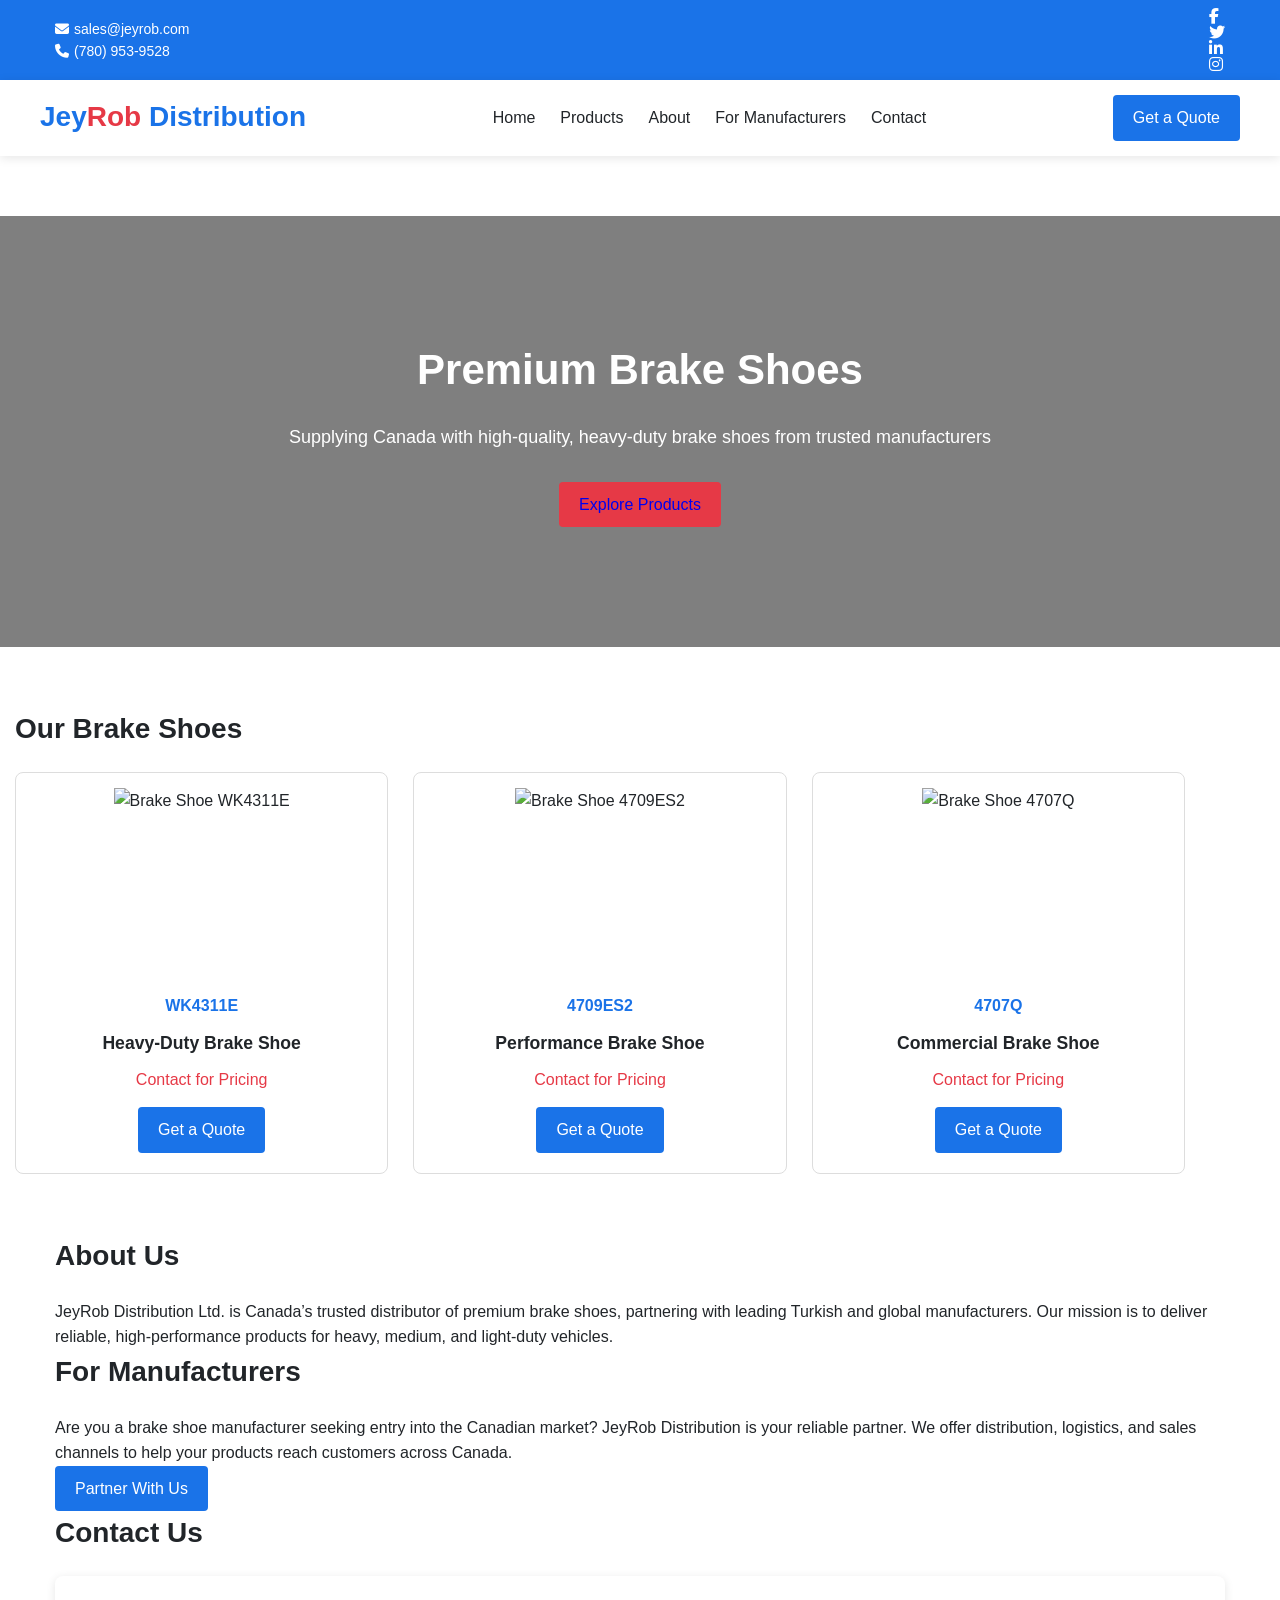
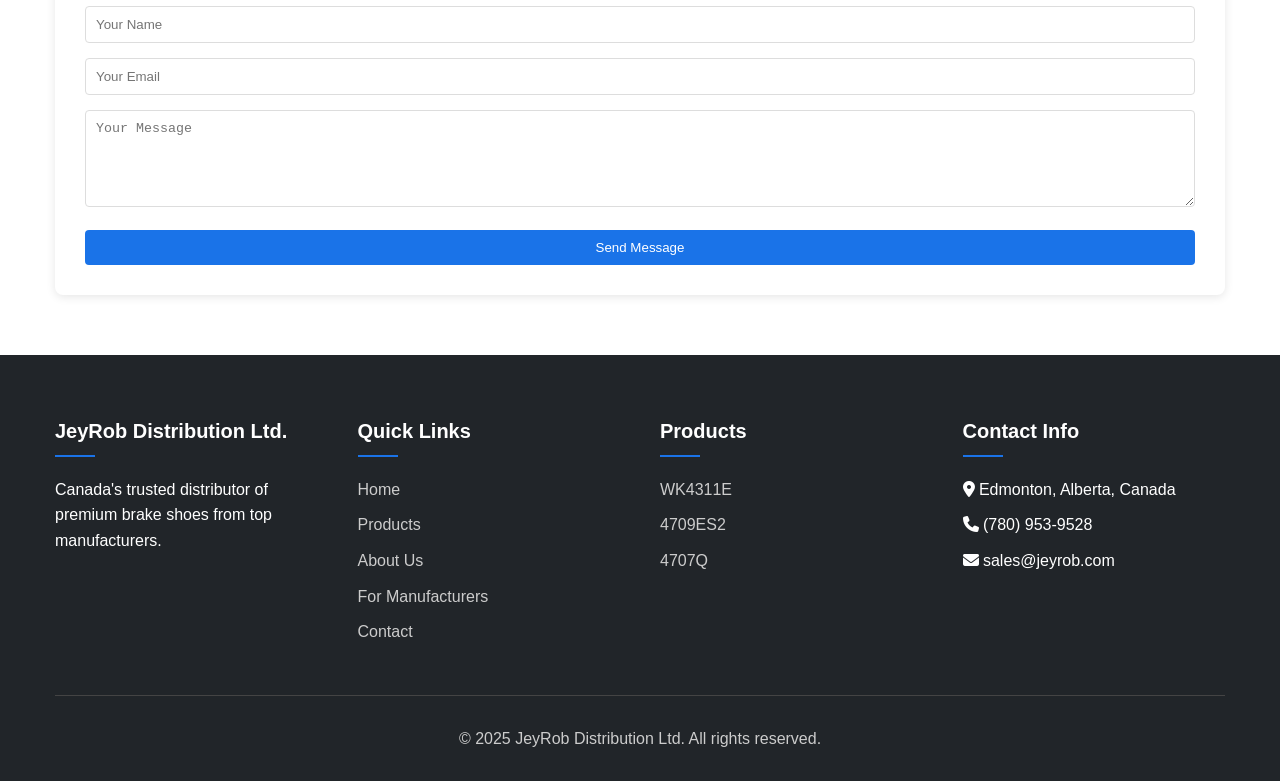
==== index.html @ 22c64063 "Update index.html" ====
<!DOCTYPE html>
<html lang="en">
<head>
  <meta charset="UTF-8">
  <meta name="viewport" content="width=device-width, initial-scale=1.0">
  <meta name="description" content="JeyRob Distribution Ltd. - Premium Brake Shoes for heavy, medium, and light-duty vehicles from trusted manufacturers.">
  <title>JeyRob Distribution Ltd. - Premium Brake Shoes</title>
  <link rel="stylesheet" href="https://cdnjs.cloudflare.com/ajax/libs/font-awesome/6.4.0/css/all.min.css">
  <style>
    :root {
      --primary: #1a73e8;
      --secondary: #0d47a1;
      --accent: #e63946;
      --light: #f8f9fa;
      --dark: #212529;
      --gray: #6c757d;
    }
    * { margin: 0; padding: 0; box-sizing: border-box; }
    body { font-family: 'Segoe UI', Tahoma, Geneva, Verdana, sans-serif; line-height: 1.6; color: var(--dark); background: #fff; }
    .container { max-width: 1200px; margin: 0 auto; padding: 0 15px; }
    header { background: white; box-shadow: 0 2px 10px rgba(0,0,0,0.1); position: sticky; top: 0; z-index: 1000; }
    .header-top { background: var(--primary); color: white; padding: 8px 0; font-size: 14px; }
    .header-top-container { display: flex; justify-content: space-between; align-items: center; flex-wrap: wrap; gap: 10px; }
    .contact-info a, .social-icons a { color: white; text-decoration: none; display: flex; align-items: center; gap: 5px; }
    .social-icons a { font-size: 16px; }
    .header-main { padding: 15px 0; display: flex; justify-content: space-between; align-items: center; flex-wrap: wrap; gap: 10px; }
    .logo { font-size: 28px; font-weight: bold; color: var(--primary); text-decoration: none; }
    .logo span { color: var(--accent); }
    nav ul { display: flex; list-style: none; gap: 25px; flex-wrap: wrap; }
    nav ul li a { color: var(--dark); text-decoration: none; font-weight: 500; transition: color 0.3s; }
    nav ul li a:hover { color: var(--primary); }
    .nav-btn { background: var(--primary); color: white; padding: 10px 20px; border-radius: 4px; text-decoration: none; font-weight: 500; transition: background 0.3s; }
    .nav-btn:hover { background: var(--secondary); }

    /* Hero */
    .hero {
      background: url("https://via.placeholder.com/1600x500?text=Premium+Brake+Shoes") center/cover no-repeat;
      color: white;
      text-align: center;
      padding: 120px 20px;
      position: relative;
    }
    .hero::after {
      content: "";
      position: absolute;
      top:0; left:0; right:0; bottom:0;
      background: rgba(0,0,0,0.5);
    }
    .hero-content {
      position: relative;
      z-index: 1;
    }
    .hero h1 { font-size: 42px; margin-bottom: 20px; }
    .hero p { font-size: 18px; margin-bottom: 30px; }
    .hero .btn { background: var(--accent); }

    /* Products */
    .products-section { margin: 60px 0; }
    .products-grid { display: grid; grid-template-columns: repeat(auto-fill, minmax(280px, 1fr)); gap: 25px; }
    .product-card { background: white; border: 1px solid #ddd; border-radius: 8px; overflow: hidden; text-align: center; transition: transform 0.3s ease, box-shadow 0.3s ease; }
    .product-card:hover { transform: translateY(-8px); box-shadow: 0 8px 20px rgba(0,0,0,0.1); }
    .product-img { height: 200px; overflow: hidden; }
    .product-img img { width: 100%; height: 100%; object-fit: contain; padding: 15px; transition: transform 0.3s ease; }
    .product-card:hover .product-img img { transform: scale(1.05); }
    .product-content { padding: 20px; }
    .product-content .product-code { color: var(--primary); font-weight: 600; }
    .product-content h3 { margin: 10px 0; font-size: 1.1rem; color: var(--dark); }
    .product-content p { font-size: 1rem; color: var(--accent); margin-bottom: 15px; }
    .btn { display: inline-block; padding: 10px 20px; border-radius: 4px; text-decoration: none; font-weight: 500; transition: all 0.3s ease-in-out; }
    .btn-primary { background: var(--primary); color: white; border: none; cursor: pointer; }
    .btn-primary:hover { background: var(--secondary); transform: translateY(-2px); }

    /* Sections */
    section { margin: 60px 0; }
    section h2 { font-size: 28px; margin-bottom: 20px; color: var(--dark); }

    /* Contact Form */
    .contact-form { background: white; padding: 30px; border-radius: 8px; box-shadow: 0 2px 10px rgba(0,0,0,0.1); }
    .contact-form input, .contact-form textarea {
      width: 100%; padding: 10px; margin-bottom: 15px; border: 1px solid #ddd; border-radius: 4px;
    }
    .contact-form button { width: 100%; }

    /* Footer */
    footer { background: var(--dark); color: white; padding: 60px 0 30px; margin-top: 60px; }
    .footer-container { display: grid; grid-template-columns: repeat(auto-fit, minmax(250px,1fr)); gap: 40px; margin-bottom: 40px; }
    .footer-col h3 { font-size: 20px; margin-bottom: 20px; position: relative; padding-bottom: 10px; }
    .footer-col h3::after { content: ''; position: absolute; left: 0; bottom: 0; width: 40px; height: 2px; background: var(--primary); }
    .footer-col ul { list-style: none; }
    .footer-col ul li { margin-bottom: 10px; }
    .footer-col ul li a { color: #ccc; text-decoration: none; transition: color 0.3s; }
    .footer-col ul li a:hover { color: white; }
    .copyright { text-align: center; padding-top: 30px; border-top: 1px solid #444; color: #ccc; }

    /* Responsive */
    @media (max-width: 768px) {
      .products-grid { grid-template-columns: 1fr; }
      .header-main, nav ul { flex-direction: column; text-align: center; }
    }
  </style>
</head>
<body>

  <!-- Header -->
  <div class="header-top">
    <div class="container header-top-container">
      <div class="contact-info">
        <a href="mailto:sales@jeyrob.com"><i class="fas fa-envelope"></i> sales@jeyrob.com</a>
        <a href="tel:+17809539528"><i class="fas fa-phone"></i> (780) 953-9528</a>
      </div>
      <div class="social-icons">
        <a href="#" aria-label="Facebook"><i class="fab fa-facebook-f"></i></a>
        <a href="#" aria-label="Twitter"><i class="fab fa-twitter"></i></a>
        <a href="#" aria-label="LinkedIn"><i class="fab fa-linkedin-in"></i></a>
        <a href="#" aria-label="Instagram"><i class="fab fa-instagram"></i></a>
      </div>
    </div>
  </div>
  <header>
    <div class="container header-main">
      <a href="#home" class="logo">Jey<span>Rob</span> Distribution</a>
      <nav aria-label="Main Navigation">
        <ul>
          <li><a href="#home">Home</a></li>
          <li><a href="#products">Products</a></li>
          <li><a href="#about">About</a></li>
          <li><a href="#partners">For Manufacturers</a></li>
          <li><a href="#contact">Contact</a></li>
        </ul>
      </nav>
      <a href="#contact" class="nav-btn">Get a Quote</a>
    </div>
  </header>

  <!-- Hero -->
  <section class="hero" id="home">
    <div class="hero-content">
      <h1>Premium Brake Shoes</h1>
      <p>Supplying Canada with high-quality, heavy-duty brake shoes from trusted manufacturers</p>
      <a href="#products" class="btn">Explore Products</a>
    </div>
  </section>

  <!-- Products -->
  <section id="products" class="container products-section">
    <h2>Our Brake Shoes</h2>
    <div class="products-grid">
      <!-- Product 1 -->
      <div class="product-card">
        <div class="product-img">
          <img src="https://via.placeholder.com/300x200?text=WK4311E" alt="Brake Shoe WK4311E">
        </div>
        <div class="product-content">
          <span class="product-code">WK4311E</span>
          <h3>Heavy-Duty Brake Shoe</h3>
          <p>Contact for Pricing</p>
          <a href="#contact" class="btn btn-primary">Get a Quote</a>
        </div>
      </div>
      <!-- Product 2 -->
      <div class="product-card">
        <div class="product-img">
          <img src="https://via.placeholder.com/300x200?text=4709ES2" alt="Brake Shoe 4709ES2">
        </div>
        <div class="product-content">
          <span class="product-code">4709ES2</span>
          <h3>Performance Brake Shoe</h3>
          <p>Contact for Pricing</p>
          <a href="#contact" class="btn btn-primary">Get a Quote</a>
        </div>
      </div>
      <!-- Product 3 -->
      <div class="product-card">
        <div class="product-img">
          <img src="https://via.placeholder.com/300x200?text=4707Q" alt="Brake Shoe 4707Q">
        </div>
        <div class="product-content">
          <span class="product-code">4707Q</span>
          <h3>Commercial Brake Shoe</h3>
          <p>Contact for Pricing</p>
          <a href="#contact" class="btn btn-primary">Get a Quote</a>
        </div>
      </div>
    </div>
  </section>

  <!-- About -->
  <section id="about" class="container">
    <h2>About Us</h2>
    <p>JeyRob Distribution Ltd. is Canada’s trusted distributor of premium brake shoes, partnering with leading Turkish and global manufacturers. Our mission is to deliver reliable, high-performance products for heavy, medium, and light-duty vehicles.</p>
  </section>

  <!-- Manufacturers -->
  <section id="partners" class="container">
    <h2>For Manufacturers</h2>
    <p>Are you a brake shoe manufacturer seeking entry into the Canadian market? JeyRob Distribution is your reliable partner. We offer distribution, logistics, and sales channels to help your products reach customers across Canada.</p>
    <a href="#contact" class="btn btn-primary">Partner With Us</a>
  </section>

  <!-- Contact -->
  <section id="contact" class="container">
    <h2>Contact Us</h2>
    <div class="contact-form">
      <form action="mailto:sales@jeyrob.com" method="post" enctype="text/plain">
        <input type="text" name="name" placeholder="Your Name" required>
        <input type="email" name="email" placeholder="Your Email" required>
        <textarea name="message" rows="5" placeholder="Your Message" required></textarea>
        <button type="submit" class="btn btn-primary">Send Message</button>
      </form>
    </div>
  </section>

  <!-- Footer -->
  <footer>
    <div class="container">
      <div class="footer-container">
        <div class="footer-col">
          <h3>JeyRob Distribution Ltd.</h3>
          <p>Canada's trusted distributor of premium brake shoes from top manufacturers.</p>
        </div>
        <div class="footer-col">
          <h3>Quick Links</h3>
          <ul>
            <li><a href="#home">Home</a></li>
            <li><a href="#products">Products</a></li>
            <li><a href="#about">About Us</a></li>
            <li><a href="#partners">For Manufacturers</a></li>
            <li><a href="#contact">Contact</a></li>
          </ul>
        </div>
        <div class="footer-col">
          <h3>Products</h3>
          <ul>
            <li><a href="#products">WK4311E</a></li>
            <li><a href="#products">4709ES2</a></li>
            <li><a href="#products">4707Q</a></li>
          </ul>
        </div>
        <div class="footer-col">
          <h3>Contact Info</h3>
          <ul>
            <li><i class="fas fa-map-marker-alt"></i> Edmonton, Alberta, Canada</li>
            <li><i class="fas fa-phone"></i> (780) 953-9528</li>
            <li><i class="fas fa-envelope"></i> sales@jeyrob.com</li>
          </ul>
        </div>
      </div>
      <div class="copyright">
        <p>&copy; 2025 JeyRob Distribution Ltd. All rights reserved.</p>
      </div>
    </div>
  </footer>

</body>
</html>
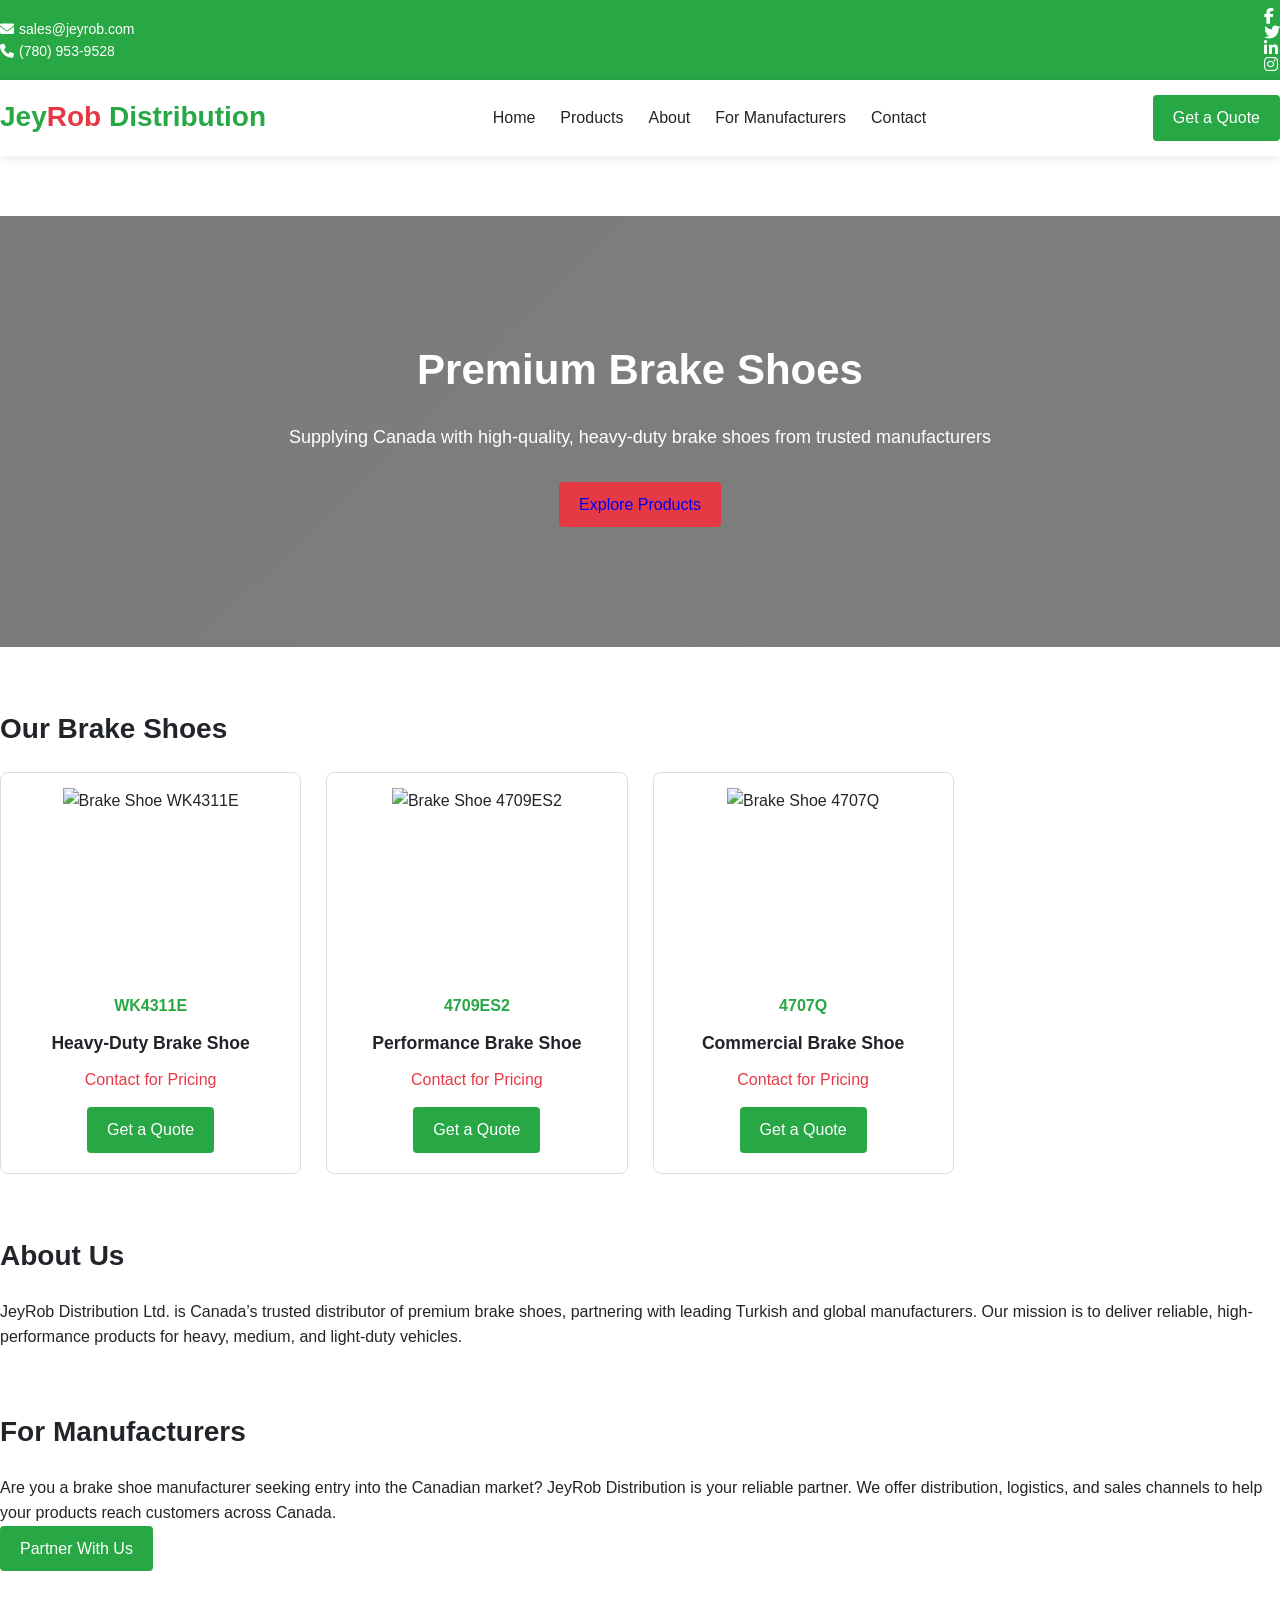
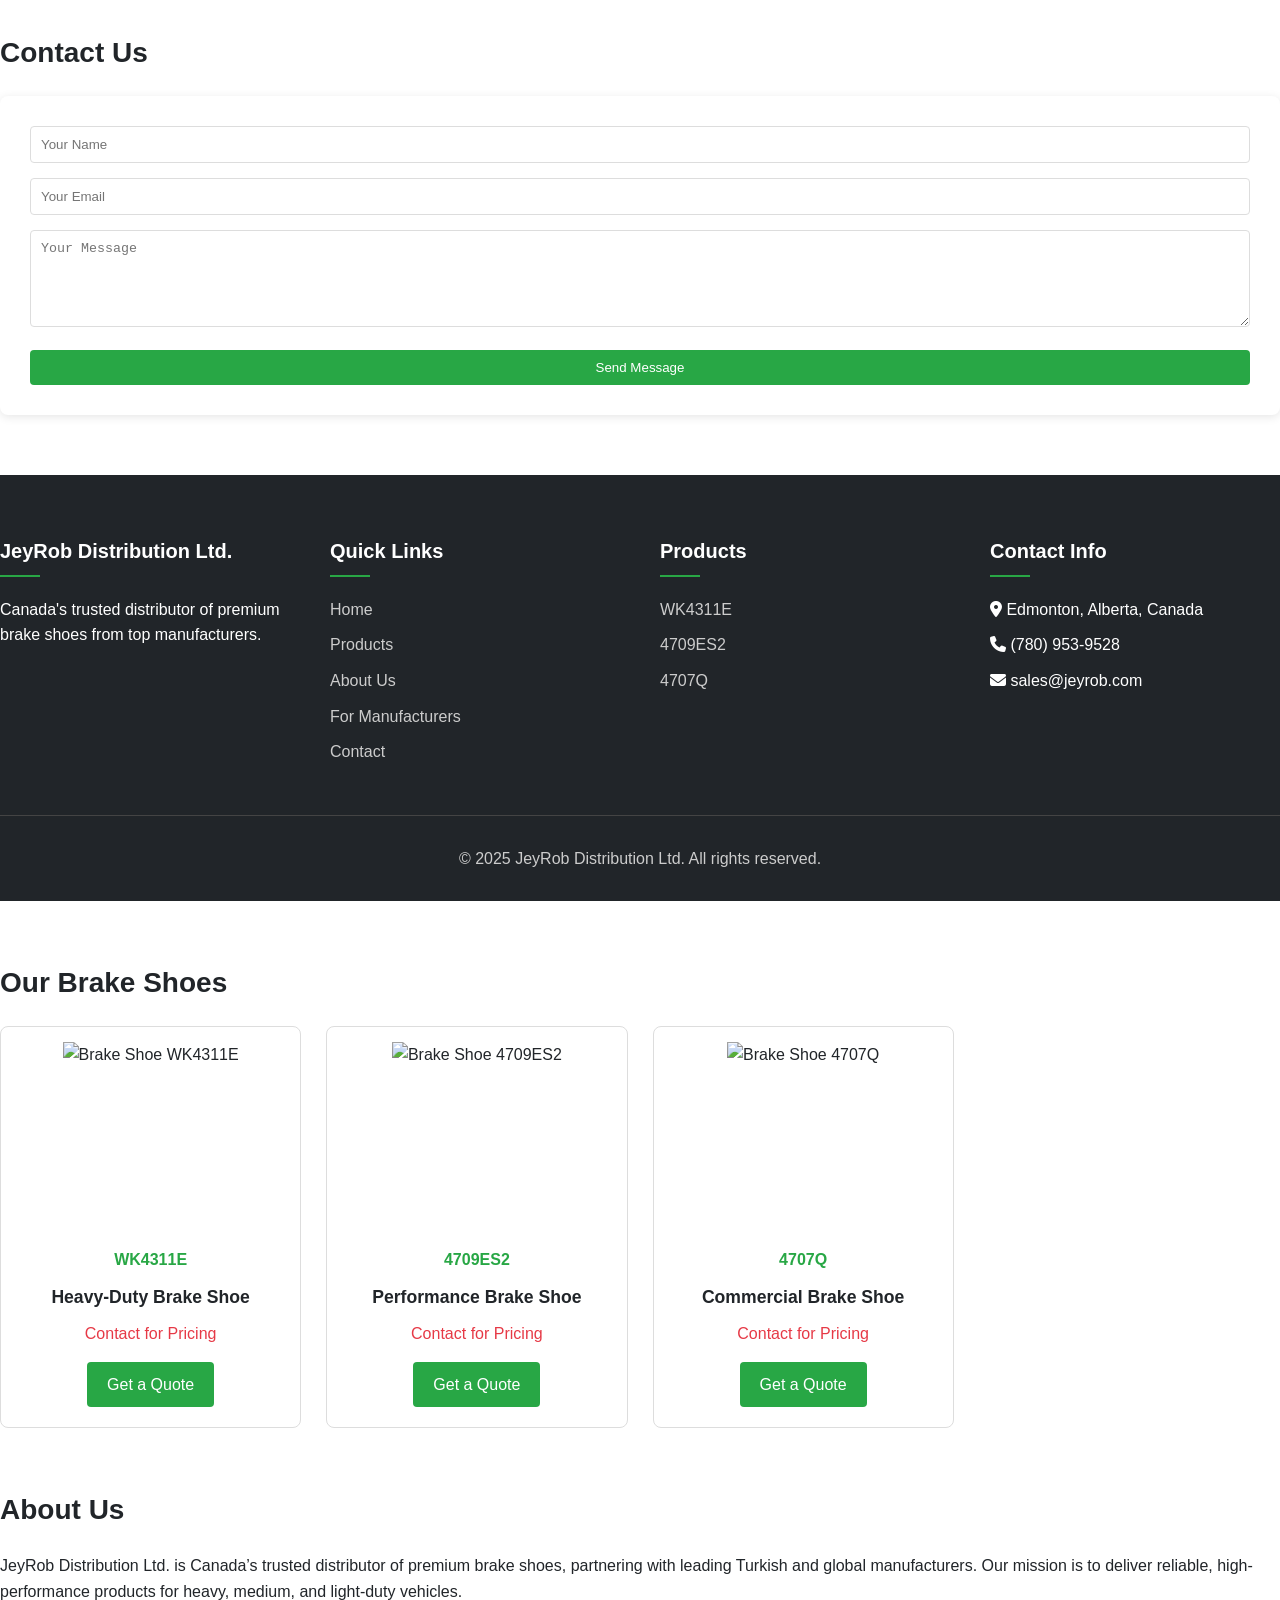
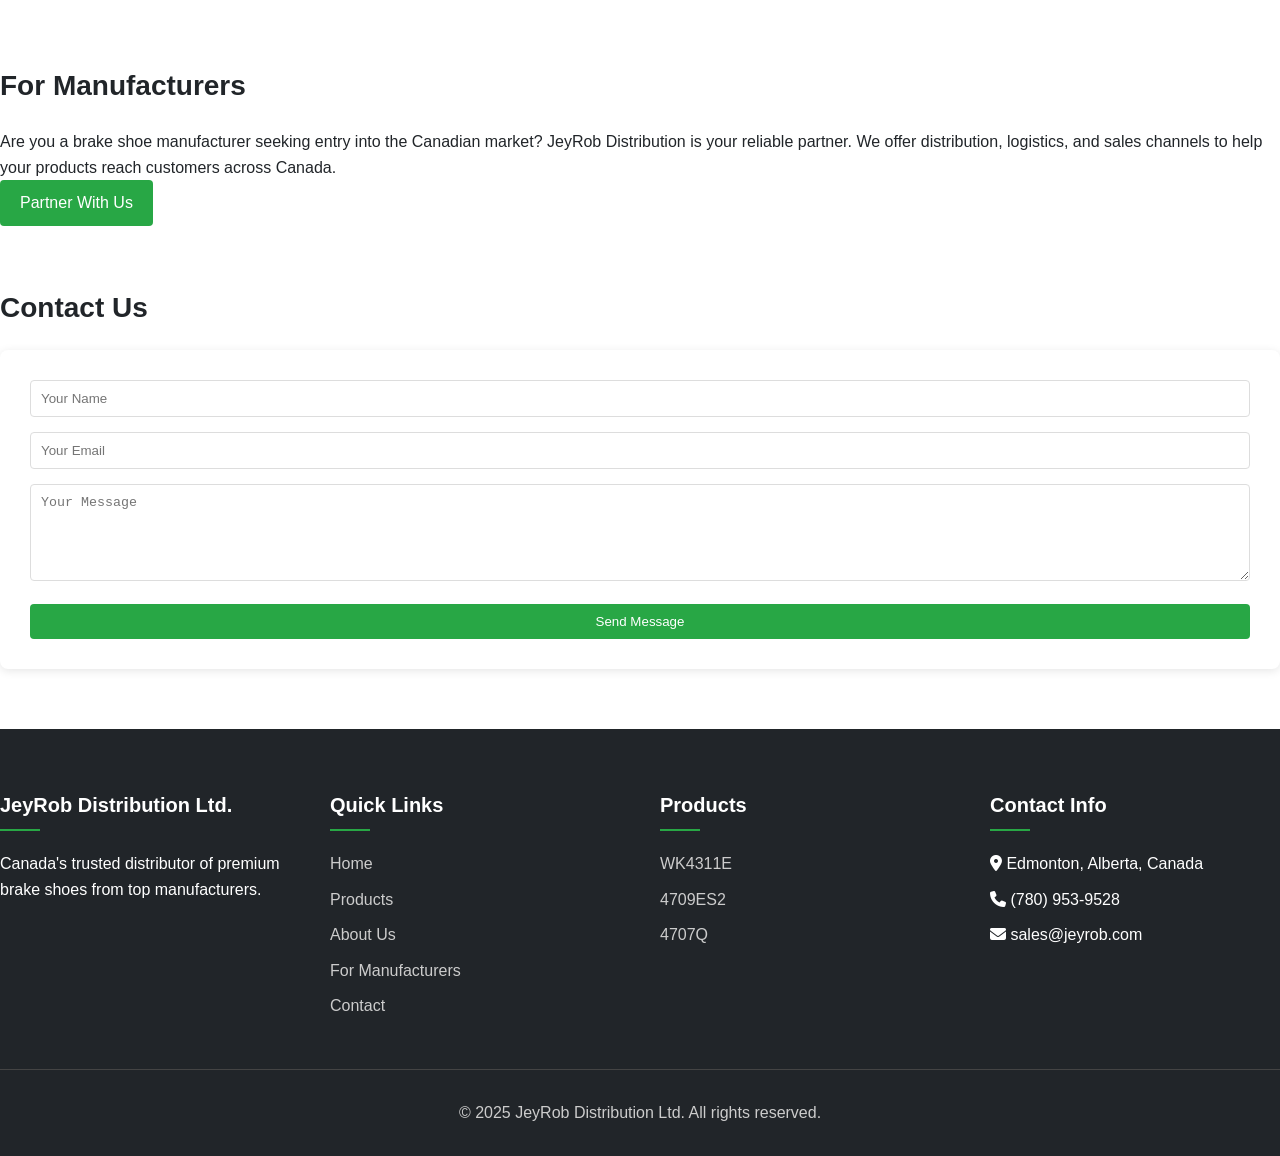
==== commit 4bfba84a: "Update index.html" ====
--- a/index.html
+++ b/index.html
@@ -8,16 +8,15 @@
   <link rel="stylesheet" href="https://cdnjs.cloudflare.com/ajax/libs/font-awesome/6.4.0/css/all.min.css">
   <style>
     :root {
-      --primary: #1a73e8;
-      --secondary: #0d47a1;
-      --accent: #e63946;
+      --primary: #28a745; /* Green */
+      --secondary: #1e7e34; /* Dark Green */
+      --accent: #e63946; /* Red Accent */
       --light: #f8f9fa;
       --dark: #212529;
       --gray: #6c757d;
     }
     * { margin: 0; padding: 0; box-sizing: border-box; }
     body { font-family: 'Segoe UI', Tahoma, Geneva, Verdana, sans-serif; line-height: 1.6; color: var(--dark); background: #fff; }
-    .container { max-width: 1200px; margin: 0 auto; padding: 0 15px; }
     header { background: white; box-shadow: 0 2px 10px rgba(0,0,0,0.1); position: sticky; top: 0; z-index: 1000; }
     .header-top { background: var(--primary); color: white; padding: 8px 0; font-size: 14px; }
     .header-top-container { display: flex; justify-content: space-between; align-items: center; flex-wrap: wrap; gap: 10px; }
@@ -53,6 +52,16 @@
     .hero h1 { font-size: 42px; margin-bottom: 20px; }
     .hero p { font-size: 18px; margin-bottom: 30px; }
     .hero .btn { background: var(--accent); }
+
+    /* Abstract Background */
+    .abstract-bg {
+      background: linear-gradient(135deg, rgba(40, 167, 69, 0.1), rgba(40, 167, 69, 0.03));
+      position: absolute;
+      top: 0; left: 0; width: 100%; height: 100%; 
+      z-index: -1;
+      opacity: 0.4;
+      pointer-events: none;
+    }
 
     /* Products */
     .products-section { margin: 60px 0; }
@@ -139,6 +148,7 @@
       <p>Supplying Canada with high-quality, heavy-duty brake shoes from trusted manufacturers</p>
       <a href="#products" class="btn">Explore Products</a>
     </div>
+    <div class="abstract-bg"></div>
   </section>
 
   <!-- Products -->
@@ -253,3 +263,116 @@
 
 </body>
 </html>
+
+  <!-- Products -->
+  <section id="products" class="container products-section">
+    <h2>Our Brake Shoes</h2>
+    <div class="products-grid">
+      <!-- Product 1 -->
+      <div class="product-card">
+        <div class="product-img">
+          <img src="https://via.placeholder.com/300x200?text=WK4311E" alt="Brake Shoe WK4311E">
+        </div>
+        <div class="product-content">
+          <span class="product-code">WK4311E</span>
+          <h3>Heavy-Duty Brake Shoe</h3>
+          <p>Contact for Pricing</p>
+          <a href="#contact" class="btn btn-primary">Get a Quote</a>
+        </div>
+      </div>
+      <!-- Product 2 -->
+      <div class="product-card">
+        <div class="product-img">
+          <img src="https://via.placeholder.com/300x200?text=4709ES2" alt="Brake Shoe 4709ES2">
+        </div>
+        <div class="product-content">
+          <span class="product-code">4709ES2</span>
+          <h3>Performance Brake Shoe</h3>
+          <p>Contact for Pricing</p>
+          <a href="#contact" class="btn btn-primary">Get a Quote</a>
+        </div>
+      </div>
+      <!-- Product 3 -->
+      <div class="product-card">
+        <div class="product-img">
+          <img src="https://via.placeholder.com/300x200?text=4707Q" alt="Brake Shoe 4707Q">
+        </div>
+        <div class="product-content">
+          <span class="product-code">4707Q</span>
+          <h3>Commercial Brake Shoe</h3>
+          <p>Contact for Pricing</p>
+          <a href="#contact" class="btn btn-primary">Get a Quote</a>
+        </div>
+      </div>
+    </div>
+  </section>
+
+  <!-- About -->
+  <section id="about" class="container">
+    <h2>About Us</h2>
+    <p>JeyRob Distribution Ltd. is Canada’s trusted distributor of premium brake shoes, partnering with leading Turkish and global manufacturers. Our mission is to deliver reliable, high-performance products for heavy, medium, and light-duty vehicles.</p>
+  </section>
+
+  <!-- Manufacturers -->
+  <section id="partners" class="container">
+    <h2>For Manufacturers</h2>
+    <p>Are you a brake shoe manufacturer seeking entry into the Canadian market? JeyRob Distribution is your reliable partner. We offer distribution, logistics, and sales channels to help your products reach customers across Canada.</p>
+    <a href="#contact" class="btn btn-primary">Partner With Us</a>
+  </section>
+
+  <!-- Contact -->
+  <section id="contact" class="container">
+    <h2>Contact Us</h2>
+    <div class="contact-form">
+      <form action="mailto:sales@jeyrob.com" method="post" enctype="text/plain">
+        <input type="text" name="name" placeholder="Your Name" required>
+        <input type="email" name="email" placeholder="Your Email" required>
+        <textarea name="message" rows="5" placeholder="Your Message" required></textarea>
+        <button type="submit" class="btn btn-primary">Send Message</button>
+      </form>
+    </div>
+  </section>
+
+  <!-- Footer -->
+  <footer>
+    <div class="container">
+      <div class="footer-container">
+        <div class="footer-col">
+          <h3>JeyRob Distribution Ltd.</h3>
+          <p>Canada's trusted distributor of premium brake shoes from top manufacturers.</p>
+        </div>
+        <div class="footer-col">
+          <h3>Quick Links</h3>
+          <ul>
+            <li><a href="#home">Home</a></li>
+            <li><a href="#products">Products</a></li>
+            <li><a href="#about">About Us</a></li>
+            <li><a href="#partners">For Manufacturers</a></li>
+            <li><a href="#contact">Contact</a></li>
+          </ul>
+        </div>
+        <div class="footer-col">
+          <h3>Products</h3>
+          <ul>
+            <li><a href="#products">WK4311E</a></li>
+            <li><a href="#products">4709ES2</a></li>
+            <li><a href="#products">4707Q</a></li>
+          </ul>
+        </div>
+        <div class="footer-col">
+          <h3>Contact Info</h3>
+          <ul>
+            <li><i class="fas fa-map-marker-alt"></i> Edmonton, Alberta, Canada</li>
+            <li><i class="fas fa-phone"></i> (780) 953-9528</li>
+            <li><i class="fas fa-envelope"></i> sales@jeyrob.com</li>
+          </ul>
+        </div>
+      </div>
+      <div class="copyright">
+        <p>&copy; 2025 JeyRob Distribution Ltd. All rights reserved.</p>
+      </div>
+    </div>
+  </footer>
+
+</body>
+</html>
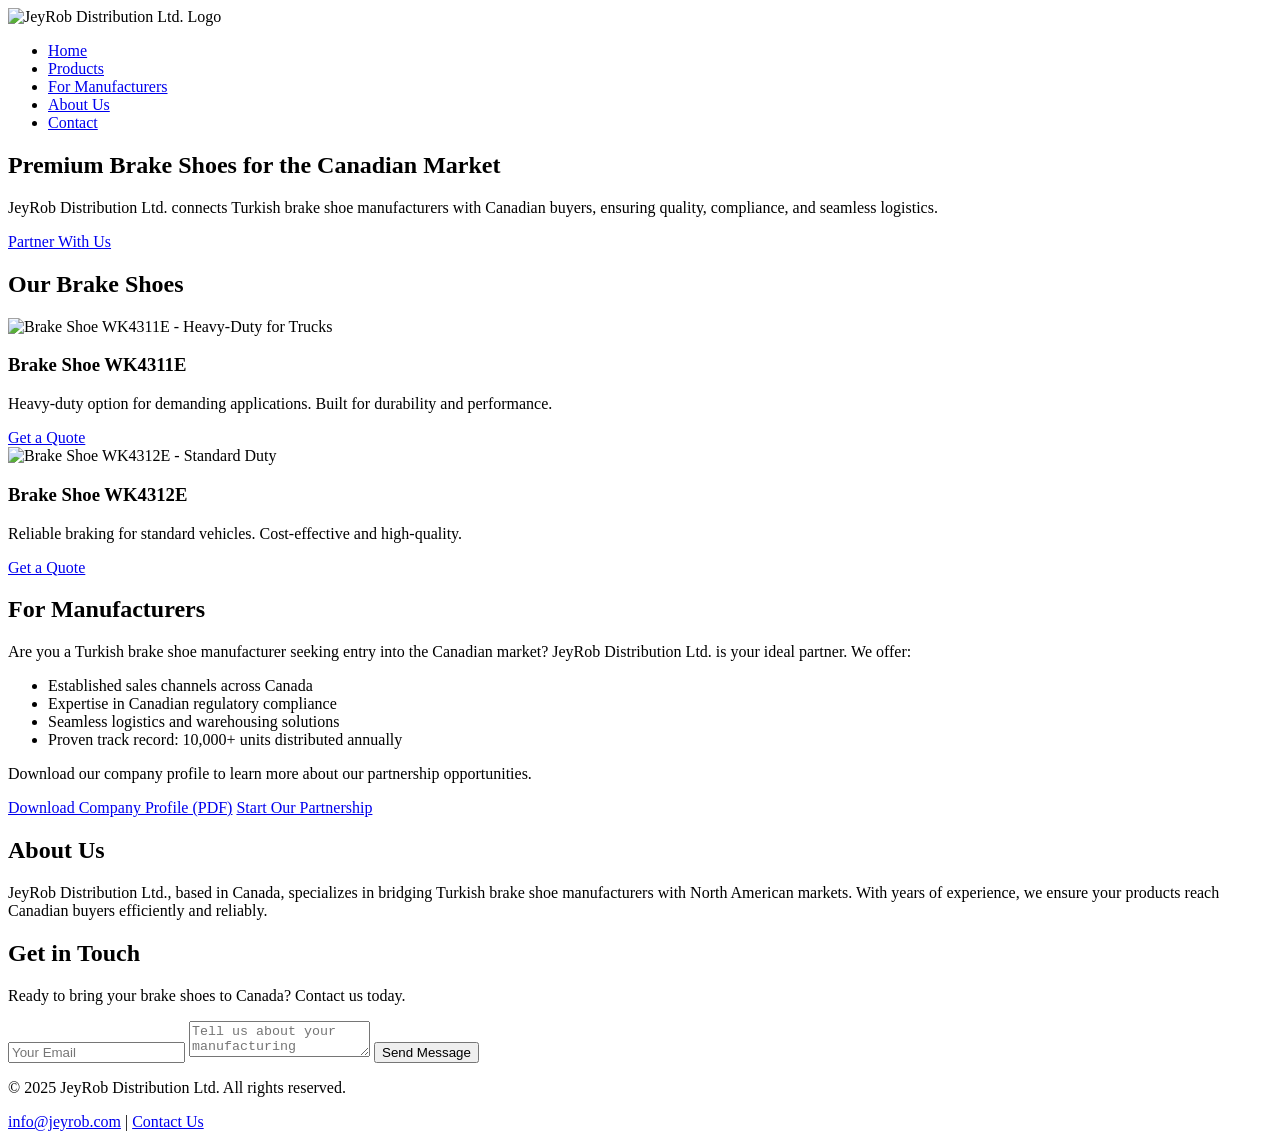
==== commit 59d5c1dd: "Revise index.html for SEO and layout improvements Updated meta tags and content for SEO and branding" ====
--- a/index.html
+++ b/index.html
@@ -3,376 +3,95 @@
 <head>
   <meta charset="UTF-8">
   <meta name="viewport" content="width=device-width, initial-scale=1.0">
-  <meta name="description" content="JeyRob Distribution Ltd. - Premium Brake Shoes for heavy, medium, and light-duty vehicles from trusted manufacturers.">
-  <title>JeyRob Distribution Ltd. - Premium Brake Shoes</title>
-  <link rel="stylesheet" href="https://cdnjs.cloudflare.com/ajax/libs/font-awesome/6.4.0/css/all.min.css">
-  <style>
-    :root {
-      --primary: #28a745; /* Green */
-      --secondary: #1e7e34; /* Dark Green */
-      --accent: #e63946; /* Red Accent */
-      --light: #f8f9fa;
-      --dark: #212529;
-      --gray: #6c757d;
-    }
-    * { margin: 0; padding: 0; box-sizing: border-box; }
-    body { font-family: 'Segoe UI', Tahoma, Geneva, Verdana, sans-serif; line-height: 1.6; color: var(--dark); background: #fff; }
-    header { background: white; box-shadow: 0 2px 10px rgba(0,0,0,0.1); position: sticky; top: 0; z-index: 1000; }
-    .header-top { background: var(--primary); color: white; padding: 8px 0; font-size: 14px; }
-    .header-top-container { display: flex; justify-content: space-between; align-items: center; flex-wrap: wrap; gap: 10px; }
-    .contact-info a, .social-icons a { color: white; text-decoration: none; display: flex; align-items: center; gap: 5px; }
-    .social-icons a { font-size: 16px; }
-    .header-main { padding: 15px 0; display: flex; justify-content: space-between; align-items: center; flex-wrap: wrap; gap: 10px; }
-    .logo { font-size: 28px; font-weight: bold; color: var(--primary); text-decoration: none; }
-    .logo span { color: var(--accent); }
-    nav ul { display: flex; list-style: none; gap: 25px; flex-wrap: wrap; }
-    nav ul li a { color: var(--dark); text-decoration: none; font-weight: 500; transition: color 0.3s; }
-    nav ul li a:hover { color: var(--primary); }
-    .nav-btn { background: var(--primary); color: white; padding: 10px 20px; border-radius: 4px; text-decoration: none; font-weight: 500; transition: background 0.3s; }
-    .nav-btn:hover { background: var(--secondary); }
-
-    /* Hero */
-    .hero {
-      background: url("https://via.placeholder.com/1600x500?text=Premium+Brake+Shoes") center/cover no-repeat;
-      color: white;
-      text-align: center;
-      padding: 120px 20px;
-      position: relative;
-    }
-    .hero::after {
-      content: "";
-      position: absolute;
-      top:0; left:0; right:0; bottom:0;
-      background: rgba(0,0,0,0.5);
-    }
-    .hero-content {
-      position: relative;
-      z-index: 1;
-    }
-    .hero h1 { font-size: 42px; margin-bottom: 20px; }
-    .hero p { font-size: 18px; margin-bottom: 30px; }
-    .hero .btn { background: var(--accent); }
-
-    /* Abstract Background */
-    .abstract-bg {
-      background: linear-gradient(135deg, rgba(40, 167, 69, 0.1), rgba(40, 167, 69, 0.03));
-      position: absolute;
-      top: 0; left: 0; width: 100%; height: 100%; 
-      z-index: -1;
-      opacity: 0.4;
-      pointer-events: none;
-    }
-
-    /* Products */
-    .products-section { margin: 60px 0; }
-    .products-grid { display: grid; grid-template-columns: repeat(auto-fill, minmax(280px, 1fr)); gap: 25px; }
-    .product-card { background: white; border: 1px solid #ddd; border-radius: 8px; overflow: hidden; text-align: center; transition: transform 0.3s ease, box-shadow 0.3s ease; }
-    .product-card:hover { transform: translateY(-8px); box-shadow: 0 8px 20px rgba(0,0,0,0.1); }
-    .product-img { height: 200px; overflow: hidden; }
-    .product-img img { width: 100%; height: 100%; object-fit: contain; padding: 15px; transition: transform 0.3s ease; }
-    .product-card:hover .product-img img { transform: scale(1.05); }
-    .product-content { padding: 20px; }
-    .product-content .product-code { color: var(--primary); font-weight: 600; }
-    .product-content h3 { margin: 10px 0; font-size: 1.1rem; color: var(--dark); }
-    .product-content p { font-size: 1rem; color: var(--accent); margin-bottom: 15px; }
-    .btn { display: inline-block; padding: 10px 20px; border-radius: 4px; text-decoration: none; font-weight: 500; transition: all 0.3s ease-in-out; }
-    .btn-primary { background: var(--primary); color: white; border: none; cursor: pointer; }
-    .btn-primary:hover { background: var(--secondary); transform: translateY(-2px); }
-
-    /* Sections */
-    section { margin: 60px 0; }
-    section h2 { font-size: 28px; margin-bottom: 20px; color: var(--dark); }
-
-    /* Contact Form */
-    .contact-form { background: white; padding: 30px; border-radius: 8px; box-shadow: 0 2px 10px rgba(0,0,0,0.1); }
-    .contact-form input, .contact-form textarea {
-      width: 100%; padding: 10px; margin-bottom: 15px; border: 1px solid #ddd; border-radius: 4px;
-    }
-    .contact-form button { width: 100%; }
-
-    /* Footer */
-    footer { background: var(--dark); color: white; padding: 60px 0 30px; margin-top: 60px; }
-    .footer-container { display: grid; grid-template-columns: repeat(auto-fit, minmax(250px,1fr)); gap: 40px; margin-bottom: 40px; }
-    .footer-col h3 { font-size: 20px; margin-bottom: 20px; position: relative; padding-bottom: 10px; }
-    .footer-col h3::after { content: ''; position: absolute; left: 0; bottom: 0; width: 40px; height: 2px; background: var(--primary); }
-    .footer-col ul { list-style: none; }
-    .footer-col ul li { margin-bottom: 10px; }
-    .footer-col ul li a { color: #ccc; text-decoration: none; transition: color 0.3s; }
-    .footer-col ul li a:hover { color: white; }
-    .copyright { text-align: center; padding-top: 30px; border-top: 1px solid #444; color: #ccc; }
-
-    /* Responsive */
-    @media (max-width: 768px) {
-      .products-grid { grid-template-columns: 1fr; }
-      .header-main, nav ul { flex-direction: column; text-align: center; }
-    }
-  </style>
+  <title>JeyRob Distribution Ltd. | Premium Brake Shoes from Turkish Manufacturers to Canada</title>
+  <meta name="description" content="Partner with JeyRob for seamless distribution of your Turkish brake shoes in Canada. Logistics, sales channels, and heavy-duty solutions.">
+  <meta name="keywords" content="brake shoes, Turkish manufacturers, Canadian distributor, heavy-duty brakes, JeyRob Distribution">
+  <meta property="og:title" content="JeyRob: Your Canadian Brake Shoe Partner">
+  <meta property="og:description" content="Entering the Canadian market? Download our brochure and partner with JeyRob Distribution Ltd.">
+  <meta property="og:image" content="https://www.jeyrob.com/assets/logo.png">
+  <meta property="og:url" content="https://www.jeyrob.com/">
+  <link rel="canonical" href="https://www.jeyrob.com/">
+  <link rel="stylesheet" href="styles.css"> <!-- Assumes CSS file in same folder -->
+  <!-- Google Analytics -->
+  <script async src="https://www.googletagmanager.com/gtag/js?id=G-XXXXXXXXXX"></script>
+  <script>
+    window.dataLayer = window.dataLayer || [];
+    function gtag(){dataLayer.push(arguments);}
+    gtag('js', new Date());
+    gtag('config', 'G-XXXXXXXXXX');
+  </script>
 </head>
 <body>
-
-  <!-- Header -->
-  <div class="header-top">
-    <div class="container header-top-container">
-      <div class="contact-info">
-        <a href="mailto:sales@jeyrob.com"><i class="fas fa-envelope"></i> sales@jeyrob.com</a>
-        <a href="tel:+17809539528"><i class="fas fa-phone"></i> (780) 953-9528</a>
-      </div>
-      <div class="social-icons">
-        <a href="#" aria-label="Facebook"><i class="fab fa-facebook-f"></i></a>
-        <a href="#" aria-label="Twitter"><i class="fab fa-twitter"></i></a>
-        <a href="#" aria-label="LinkedIn"><i class="fab fa-linkedin-in"></i></a>
-        <a href="#" aria-label="Instagram"><i class="fab fa-instagram"></i></a>
-      </div>
-    </div>
-  </div>
   <header>
-    <div class="container header-main">
-      <a href="#home" class="logo">Jey<span>Rob</span> Distribution</a>
-      <nav aria-label="Main Navigation">
-        <ul>
-          <li><a href="#home">Home</a></li>
-          <li><a href="#products">Products</a></li>
-          <li><a href="#about">About</a></li>
-          <li><a href="#partners">For Manufacturers</a></li>
-          <li><a href="#contact">Contact</a></li>
-        </ul>
-      </nav>
-      <a href="#contact" class="nav-btn">Get a Quote</a>
-    </div>
+    <nav>
+      <img src="assets/logo.png" alt="JeyRob Distribution Ltd. Logo" class="logo">
+      <ul>
+        <li><a href="#home">Home</a></li>
+        <li><a href="#products">Products</a></li>
+        <li><a href="#manufacturers">For Manufacturers</a></li>
+        <li><a href="#about">About Us</a></li>
+        <li><a href="#contact">Contact</a></li>
+      </ul>
+    </nav>
   </header>
 
-  <!-- Hero -->
-  <section class="hero" id="home">
-    <div class="hero-content">
-      <h1>Premium Brake Shoes</h1>
-      <p>Supplying Canada with high-quality, heavy-duty brake shoes from trusted manufacturers</p>
-      <a href="#products" class="btn">Explore Products</a>
-    </div>
-    <div class="abstract-bg"></div>
+  <section id="home">
+    <h1>Premium Brake Shoes for the Canadian Market</h1>
+    <p>JeyRob Distribution Ltd. connects Turkish brake shoe manufacturers with Canadian buyers, ensuring quality, compliance, and seamless logistics.</p>
+    <a href="#manufacturers" class="cta-button">Partner With Us</a>
   </section>
 
-  <!-- Products -->
-  <section id="products" class="container products-section">
+  <section id="products">
     <h2>Our Brake Shoes</h2>
-    <div class="products-grid">
-      <!-- Product 1 -->
+    <div class="product-grid">
       <div class="product-card">
-        <div class="product-img">
-          <img src="https://via.placeholder.com/300x200?text=WK4311E" alt="Brake Shoe WK4311E">
-        </div>
-        <div class="product-content">
-          <span class="product-code">WK4311E</span>
-          <h3>Heavy-Duty Brake Shoe</h3>
-          <p>Contact for Pricing</p>
-          <a href="#contact" class="btn btn-primary">Get a Quote</a>
-        </div>
+        <img src="assets/wk4311e.jpg" alt="Brake Shoe WK4311E - Heavy-Duty for Trucks" loading="lazy">
+        <h3>Brake Shoe WK4311E</h3>
+        <p>Heavy-duty option for demanding applications. Built for durability and performance.</p>
+        <a href="#contact" class="cta-button">Get a Quote</a>
       </div>
-      <!-- Product 2 -->
       <div class="product-card">
-        <div class="product-img">
-          <img src="https://via.placeholder.com/300x200?text=4709ES2" alt="Brake Shoe 4709ES2">
-        </div>
-        <div class="product-content">
-          <span class="product-code">4709ES2</span>
-          <h3>Performance Brake Shoe</h3>
-          <p>Contact for Pricing</p>
-          <a href="#contact" class="btn btn-primary">Get a Quote</a>
-        </div>
+        <img src="assets/wk4312e.jpg" alt="Brake Shoe WK4312E - Standard Duty" loading="lazy">
+        <h3>Brake Shoe WK4312E</h3>
+        <p>Reliable braking for standard vehicles. Cost-effective and high-quality.</p>
+        <a href="#contact" class="cta-button">Get a Quote</a>
       </div>
-      <!-- Product 3 -->
-      <div class="product-card">
-        <div class="product-img">
-          <img src="https://via.placeholder.com/300x200?text=4707Q" alt="Brake Shoe 4707Q">
-        </div>
-        <div class="product-content">
-          <span class="product-code">4707Q</span>
-          <h3>Commercial Brake Shoe</h3>
-          <p>Contact for Pricing</p>
-          <a href="#contact" class="btn btn-primary">Get a Quote</a>
-        </div>
-      </div>
+      <!-- Add more products as needed -->
     </div>
   </section>
 
-  <!-- About -->
-  <section id="about" class="container">
-    <h2>About Us</h2>
-    <p>JeyRob Distribution Ltd. is Canada’s trusted distributor of premium brake shoes, partnering with leading Turkish and global manufacturers. Our mission is to deliver reliable, high-performance products for heavy, medium, and light-duty vehicles.</p>
+  <section id="manufacturers">
+    <h2>For Manufacturers</h2>
+    <p>Are you a Turkish brake shoe manufacturer seeking entry into the Canadian market? JeyRob Distribution Ltd. is your ideal partner. We offer:</p>
+    <ul>
+      <li>Established sales channels across Canada</li>
+      <li>Expertise in Canadian regulatory compliance</li>
+      <li>Seamless logistics and warehousing solutions</li>
+      <li>Proven track record: 10,000+ units distributed annually</li>
+    </ul>
+    <p>Download our company profile to learn more about our partnership opportunities.</p>
+    <a href="assets/jeyrob-brochure.pdf" download class="download-link">Download Company Profile (PDF)</a>
+    <a href="#contact" class="cta-button">Start Our Partnership</a>
   </section>
 
-  <!-- Manufacturers -->
-  <section id="partners" class="container">
-    <h2>For Manufacturers</h2>
-    <p>Are you a brake shoe manufacturer seeking entry into the Canadian market? JeyRob Distribution is your reliable partner. We offer distribution, logistics, and sales channels to help your products reach customers across Canada.</p>
-    <a href="#contact" class="btn btn-primary">Partner With Us</a>
+  <section id="about">
+    <h2>About Us</h2>
+    <p>JeyRob Distribution Ltd., based in Canada, specializes in bridging Turkish brake shoe manufacturers with North American markets. With years of experience, we ensure your products reach Canadian buyers efficiently and reliably.</p>
   </section>
 
-  <!-- Contact -->
-  <section id="contact" class="container">
-    <h2>Contact Us</h2>
-    <div class="contact-form">
-      <form action="mailto:sales@jeyrob.com" method="post" enctype="text/plain">
-        <input type="text" name="name" placeholder="Your Name" required>
-        <input type="email" name="email" placeholder="Your Email" required>
-        <textarea name="message" rows="5" placeholder="Your Message" required></textarea>
-        <button type="submit" class="btn btn-primary">Send Message</button>
-      </form>
-    </div>
+  <section id="contact">
+    <h2>Get in Touch</h2>
+    <p>Ready to bring your brake shoes to Canada? Contact us today.</p>
+    <form action="https://formspree.io/f/your-endpoint" method="POST">
+      <input type="email" name="email" placeholder="Your Email" required>
+      <textarea name="message" placeholder="Tell us about your manufacturing needs..." required></textarea>
+      <button type="submit" class="cta-button">Send Message</button>
+    </form>
   </section>
 
-  <!-- Footer -->
   <footer>
-    <div class="container">
-      <div class="footer-container">
-        <div class="footer-col">
-          <h3>JeyRob Distribution Ltd.</h3>
-          <p>Canada's trusted distributor of premium brake shoes from top manufacturers.</p>
-        </div>
-        <div class="footer-col">
-          <h3>Quick Links</h3>
-          <ul>
-            <li><a href="#home">Home</a></li>
-            <li><a href="#products">Products</a></li>
-            <li><a href="#about">About Us</a></li>
-            <li><a href="#partners">For Manufacturers</a></li>
-            <li><a href="#contact">Contact</a></li>
-          </ul>
-        </div>
-        <div class="footer-col">
-          <h3>Products</h3>
-          <ul>
-            <li><a href="#products">WK4311E</a></li>
-            <li><a href="#products">4709ES2</a></li>
-            <li><a href="#products">4707Q</a></li>
-          </ul>
-        </div>
-        <div class="footer-col">
-          <h3>Contact Info</h3>
-          <ul>
-            <li><i class="fas fa-map-marker-alt"></i> Edmonton, Alberta, Canada</li>
-            <li><i class="fas fa-phone"></i> (780) 953-9528</li>
-            <li><i class="fas fa-envelope"></i> sales@jeyrob.com</li>
-          </ul>
-        </div>
-      </div>
-      <div class="copyright">
-        <p>&copy; 2025 JeyRob Distribution Ltd. All rights reserved.</p>
-      </div>
-    </div>
+    <p>&copy; 2025 JeyRob Distribution Ltd. All rights reserved.</p>
+    <p><a href="mailto:info@jeyrob.com">info@jeyrob.com</a> | <a href="#contact">Contact Us</a></p>
   </footer>
-
 </body>
 </html>
-
-  <!-- Products -->
-  <section id="products" class="container products-section">
-    <h2>Our Brake Shoes</h2>
-    <div class="products-grid">
-      <!-- Product 1 -->
-      <div class="product-card">
-        <div class="product-img">
-          <img src="https://via.placeholder.com/300x200?text=WK4311E" alt="Brake Shoe WK4311E">
-        </div>
-        <div class="product-content">
-          <span class="product-code">WK4311E</span>
-          <h3>Heavy-Duty Brake Shoe</h3>
-          <p>Contact for Pricing</p>
-          <a href="#contact" class="btn btn-primary">Get a Quote</a>
-        </div>
-      </div>
-      <!-- Product 2 -->
-      <div class="product-card">
-        <div class="product-img">
-          <img src="https://via.placeholder.com/300x200?text=4709ES2" alt="Brake Shoe 4709ES2">
-        </div>
-        <div class="product-content">
-          <span class="product-code">4709ES2</span>
-          <h3>Performance Brake Shoe</h3>
-          <p>Contact for Pricing</p>
-          <a href="#contact" class="btn btn-primary">Get a Quote</a>
-        </div>
-      </div>
-      <!-- Product 3 -->
-      <div class="product-card">
-        <div class="product-img">
-          <img src="https://via.placeholder.com/300x200?text=4707Q" alt="Brake Shoe 4707Q">
-        </div>
-        <div class="product-content">
-          <span class="product-code">4707Q</span>
-          <h3>Commercial Brake Shoe</h3>
-          <p>Contact for Pricing</p>
-          <a href="#contact" class="btn btn-primary">Get a Quote</a>
-        </div>
-      </div>
-    </div>
-  </section>
-
-  <!-- About -->
-  <section id="about" class="container">
-    <h2>About Us</h2>
-    <p>JeyRob Distribution Ltd. is Canada’s trusted distributor of premium brake shoes, partnering with leading Turkish and global manufacturers. Our mission is to deliver reliable, high-performance products for heavy, medium, and light-duty vehicles.</p>
-  </section>
-
-  <!-- Manufacturers -->
-  <section id="partners" class="container">
-    <h2>For Manufacturers</h2>
-    <p>Are you a brake shoe manufacturer seeking entry into the Canadian market? JeyRob Distribution is your reliable partner. We offer distribution, logistics, and sales channels to help your products reach customers across Canada.</p>
-    <a href="#contact" class="btn btn-primary">Partner With Us</a>
-  </section>
-
-  <!-- Contact -->
-  <section id="contact" class="container">
-    <h2>Contact Us</h2>
-    <div class="contact-form">
-      <form action="mailto:sales@jeyrob.com" method="post" enctype="text/plain">
-        <input type="text" name="name" placeholder="Your Name" required>
-        <input type="email" name="email" placeholder="Your Email" required>
-        <textarea name="message" rows="5" placeholder="Your Message" required></textarea>
-        <button type="submit" class="btn btn-primary">Send Message</button>
-      </form>
-    </div>
-  </section>
-
-  <!-- Footer -->
-  <footer>
-    <div class="container">
-      <div class="footer-container">
-        <div class="footer-col">
-          <h3>JeyRob Distribution Ltd.</h3>
-          <p>Canada's trusted distributor of premium brake shoes from top manufacturers.</p>
-        </div>
-        <div class="footer-col">
-          <h3>Quick Links</h3>
-          <ul>
-            <li><a href="#home">Home</a></li>
-            <li><a href="#products">Products</a></li>
-            <li><a href="#about">About Us</a></li>
-            <li><a href="#partners">For Manufacturers</a></li>
-            <li><a href="#contact">Contact</a></li>
-          </ul>
-        </div>
-        <div class="footer-col">
-          <h3>Products</h3>
-          <ul>
-            <li><a href="#products">WK4311E</a></li>
-            <li><a href="#products">4709ES2</a></li>
-            <li><a href="#products">4707Q</a></li>
-          </ul>
-        </div>
-        <div class="footer-col">
-          <h3>Contact Info</h3>
-          <ul>
-            <li><i class="fas fa-map-marker-alt"></i> Edmonton, Alberta, Canada</li>
-            <li><i class="fas fa-phone"></i> (780) 953-9528</li>
-            <li><i class="fas fa-envelope"></i> sales@jeyrob.com</li>
-          </ul>
-        </div>
-      </div>
-      <div class="copyright">
-        <p>&copy; 2025 JeyRob Distribution Ltd. All rights reserved.</p>
-      </div>
-    </div>
-  </footer>
-
-</body>
-</html>
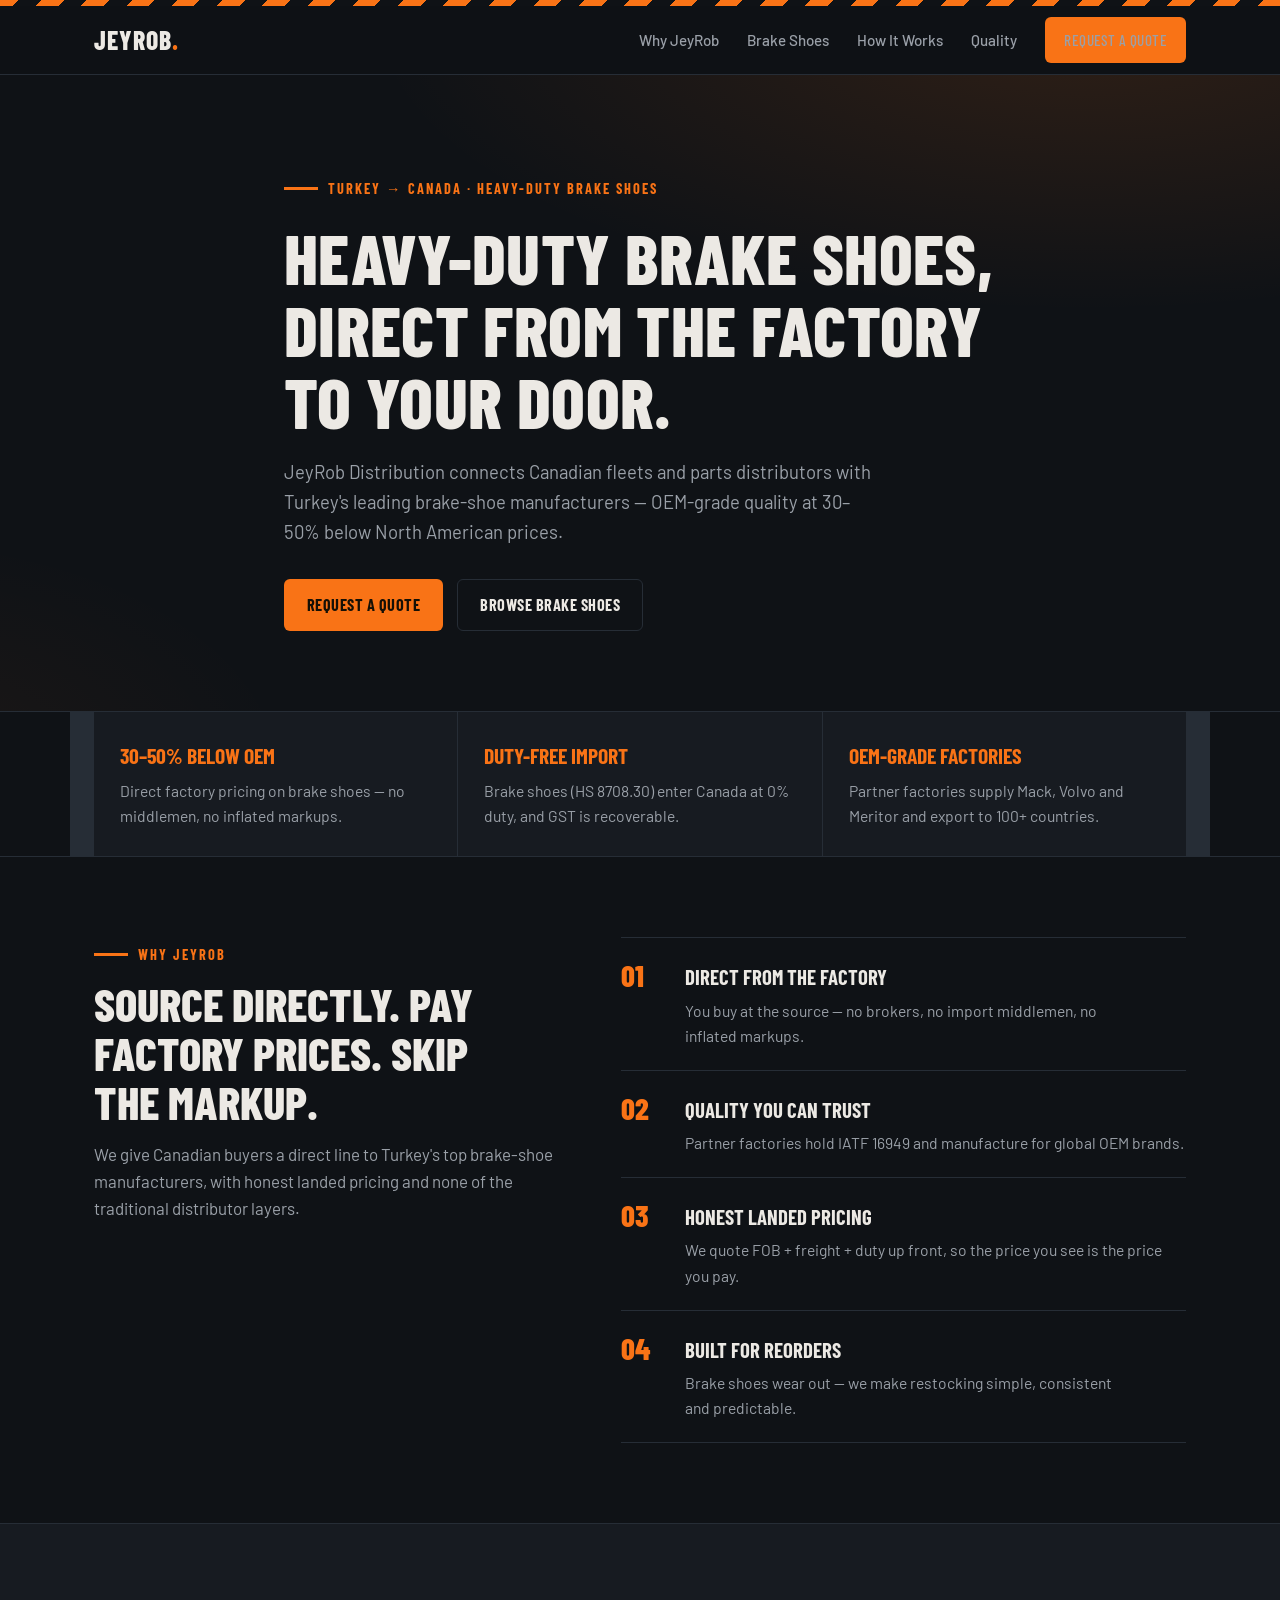
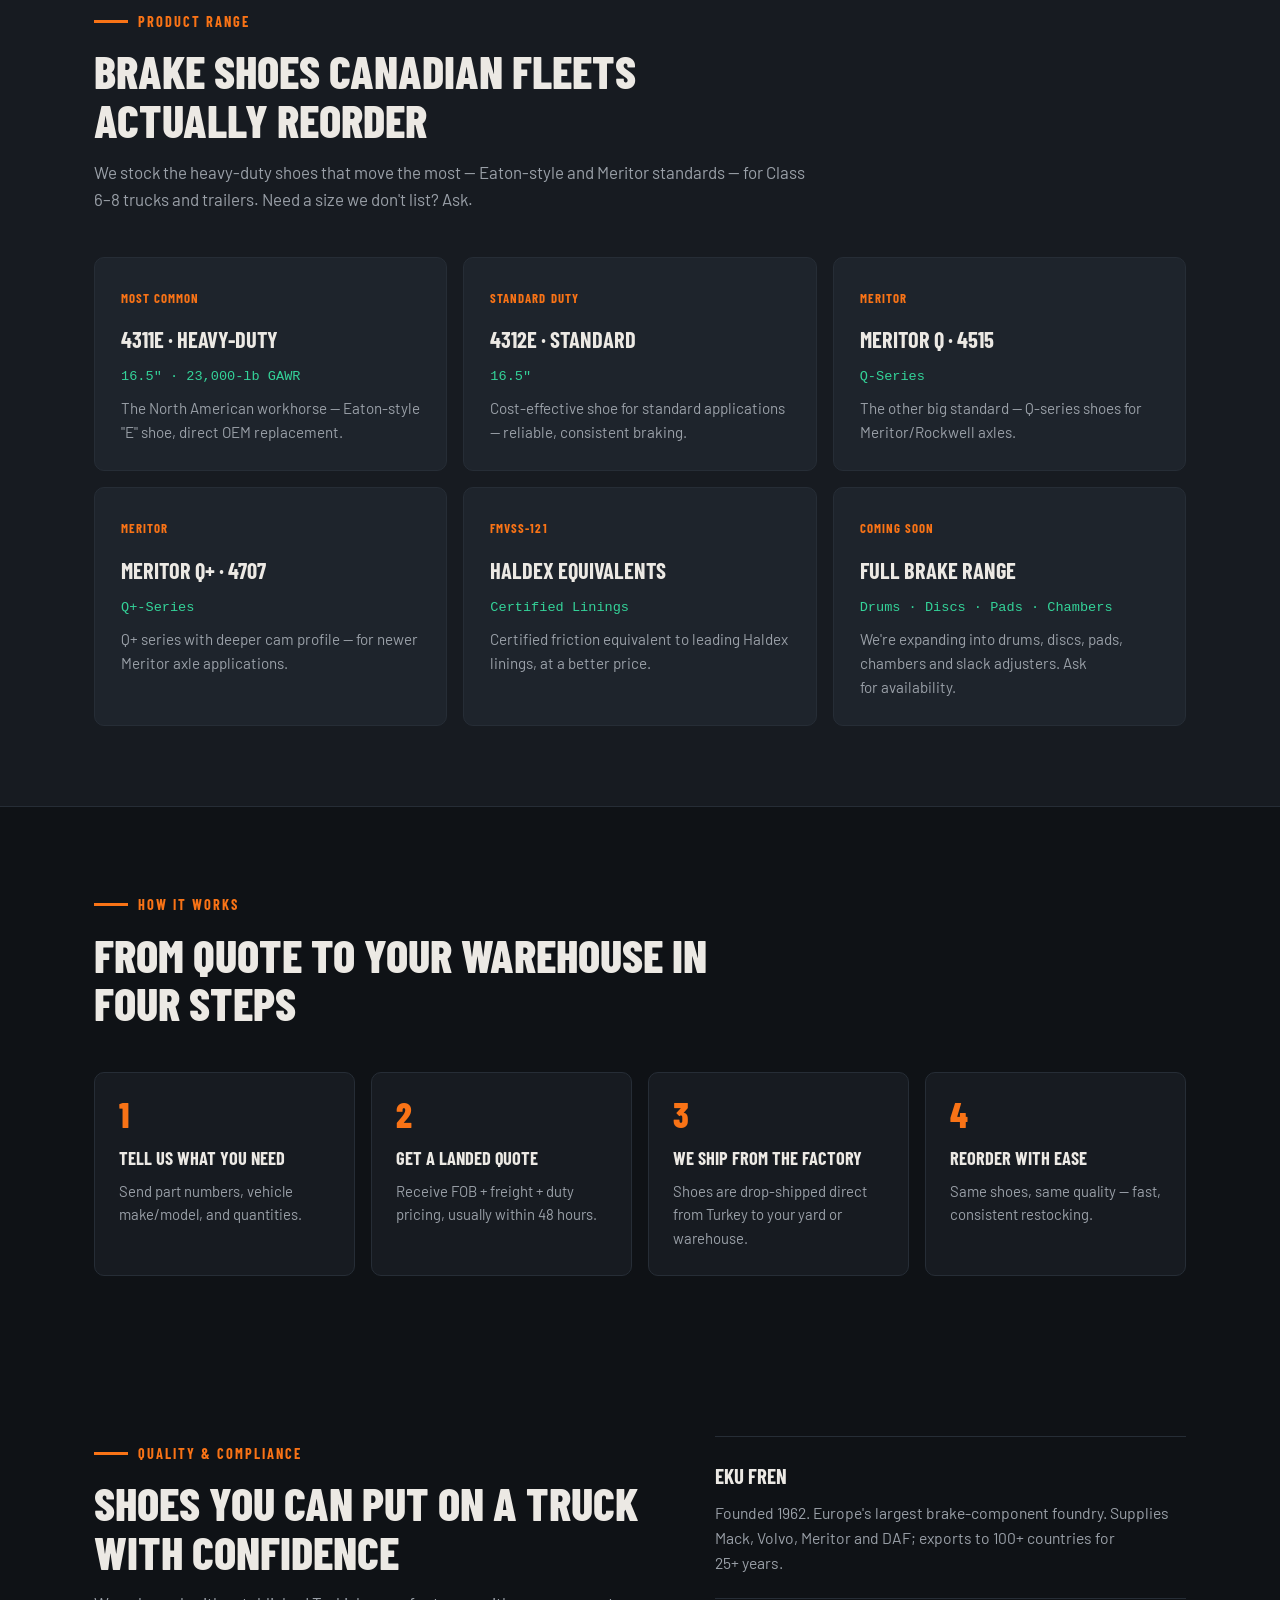
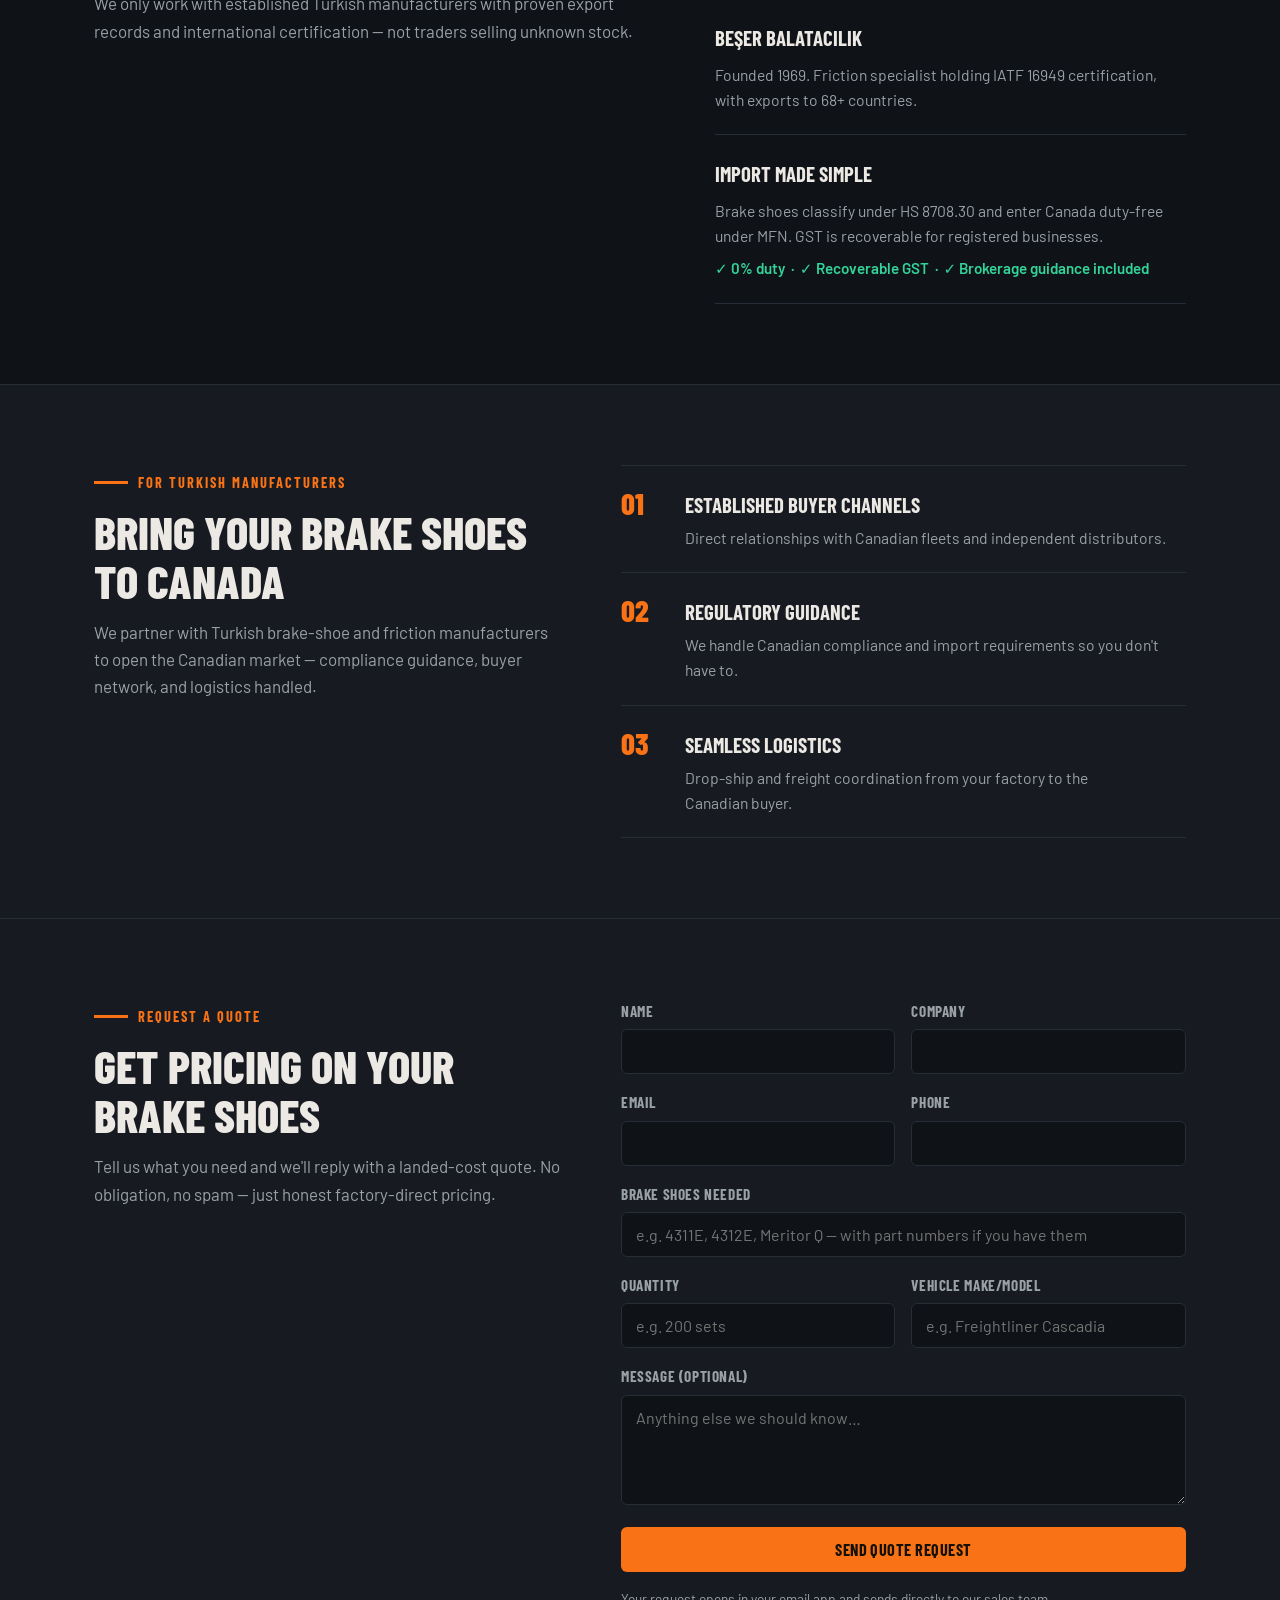
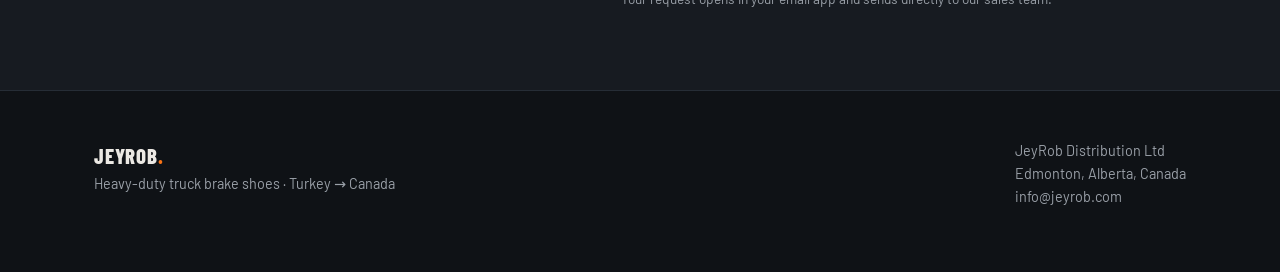
==== commit 9712bbfd: "Relaunch: brake-shoes-focused lead-gen site (4311E/4312E, Meritor Q/Q+, Haldex)" ====
--- a/index.html
+++ b/index.html
@@ -1,97 +1,422 @@
 <!DOCTYPE html>
 <html lang="en">
 <head>
-  <meta charset="UTF-8">
-  <meta name="viewport" content="width=device-width, initial-scale=1.0">
-  <title>JeyRob Distribution Ltd. | Premium Brake Shoes from Turkish Manufacturers to Canada</title>
-  <meta name="description" content="Partner with JeyRob for seamless distribution of your Turkish brake shoes in Canada. Logistics, sales channels, and heavy-duty solutions.">
-  <meta name="keywords" content="brake shoes, Turkish manufacturers, Canadian distributor, heavy-duty brakes, JeyRob Distribution">
-  <meta property="og:title" content="JeyRob: Your Canadian Brake Shoe Partner">
-  <meta property="og:description" content="Entering the Canadian market? Download our brochure and partner with JeyRob Distribution Ltd.">
-  <meta property="og:image" content="https://www.jeyrob.com/assets/logo.png">
-  <meta property="og:url" content="https://www.jeyrob.com/">
-  <link rel="canonical" href="https://www.jeyrob.com/">
-  <link rel="stylesheet" href="styles.css"> <!-- Assumes CSS file in same folder -->
-  <!-- Google Analytics -->
-  <script async src="https://www.googletagmanager.com/gtag/js?id=G-XXXXXXXXXX"></script>
-  <script>
-    window.dataLayer = window.dataLayer || [];
-    function gtag(){dataLayer.push(arguments);}
-    gtag('js', new Date());
-    gtag('config', 'G-XXXXXXXXXX');
-  </script>
+<meta charset="UTF-8">
+<meta name="viewport" content="width=device-width, initial-scale=1.0">
+<title>JeyRob Distribution — Heavy-Duty Truck Brake Shoes | Turkey to Canada</title>
+<meta name="description" content="JeyRob Distribution supplies Canadian fleets and parts distributors with OEM-grade heavy-duty truck brake shoes — Eaton 4311E/4312E, Meritor Q/Q+, Haldex equivalents — shipped direct from Turkish factories at 30–50% below OEM.">
+<meta property="og:title" content="JeyRob Distribution — Heavy-Duty Truck Brake Shoes">
+<meta property="og:description" content="OEM-grade brake shoes shipped direct from Turkish factories to Canada. 30–50% below North American prices. Request a quote.">
+<meta property="og:type" content="website">
+<meta property="og:url" content="https://jeyrob.com">
+<link rel="canonical" href="https://jeyrob.com">
+<link rel="preconnect" href="https://fonts.googleapis.com">
+<link rel="preconnect" href="https://fonts.gstatic.com" crossorigin>
+<link href="https://fonts.googleapis.com/css2?family=Barlow:wght@400;500;600;700&family=Barlow+Condensed:wght@600;700;800&display=swap" rel="stylesheet">
+<script type="application/ld+json">
+{
+  "@context": "https://schema.org",
+  "@type": "Organization",
+  "name": "JeyRob Distribution Ltd",
+  "url": "https://jeyrob.com",
+  "description": "Heavy-duty truck brake shoes imported from Turkey to Canada.",
+  "address": {
+    "@type": "PostalAddress",
+    "addressLocality": "Edmonton",
+    "addressRegion": "Alberta",
+    "addressCountry": "CA"
+  }
+}
+</script>
+<style>
+  :root{
+    --bg:#0f1216;
+    --surface:#171b21;
+    --surface-2:#1e242c;
+    --ink:#ece9e4;
+    --muted:#9aa0a8;
+    --accent:#f97316;
+    --accent-deep:#ea580c;
+    --accent-ink:#151006;
+    --border:#262d36;
+    --ok:#34d399;
+    --radius:10px;
+    --maxw:1140px;
+  }
+  *{box-sizing:border-box;margin:0;padding:0}
+  html{scroll-behavior:smooth}
+  body{
+    background:var(--bg);
+    color:var(--ink);
+    font-family:'Barlow',system-ui,-apple-system,'Segoe UI',Roboto,sans-serif;
+    line-height:1.6;
+    -webkit-font-smoothing:antialiased;
+    text-wrap:pretty;
+  }
+  a{color:inherit;text-decoration:none}
+  .wrap{max-width:var(--maxw);margin:0 auto;padding:0 24px}
+
+  .stripe{height:6px;background:repeating-linear-gradient(-45deg,var(--accent) 0 16px,var(--bg) 16px 32px)}
+
+  nav{
+    position:sticky;top:0;z-index:50;
+    background:rgba(15,18,22,.88);backdrop-filter:blur(10px);
+    border-bottom:1px solid var(--border);
+  }
+  .nav-in{display:flex;align-items:center;justify-content:space-between;height:68px}
+  .brand{font-family:'Barlow Condensed',sans-serif;font-weight:800;font-size:1.6rem;letter-spacing:.04em;text-transform:uppercase}
+  .brand span{color:var(--accent)}
+  .nav-links{display:flex;gap:28px;align-items:center}
+  .nav-links a{color:var(--muted);font-weight:500;font-size:.95rem;transition:color .15s}
+  .nav-links a:hover{color:var(--ink)}
+  .btn{
+    display:inline-flex;align-items:center;gap:8px;
+    font-family:'Barlow Condensed',sans-serif;font-weight:700;font-size:1.02rem;
+    letter-spacing:.03em;text-transform:uppercase;
+    padding:12px 22px;border-radius:6px;border:1px solid transparent;
+    cursor:pointer;transition:.15s;min-height:44px;
+  }
+  .btn-primary{background:var(--accent);color:var(--accent-ink)}
+  .btn-primary:hover{background:var(--accent-deep)}
+  .btn-ghost{background:transparent;color:var(--ink);border-color:var(--border)}
+  .btn-ghost:hover{border-color:var(--muted)}
+  .nav-cta{padding:10px 18px}
+
+  #nav-toggle{display:none}
+  .burger{display:none;flex-direction:column;gap:5px;cursor:pointer;padding:8px}
+  .burger i{width:24px;height:2px;background:var(--ink);display:block}
+
+  header.hero{position:relative;overflow:hidden;padding:96px 0 80px;border-bottom:1px solid var(--border)}
+  .hero::after{
+    content:"";position:absolute;inset:0;
+    background:
+      radial-gradient(1200px 500px at 85% -10%,rgba(249,115,22,.14),transparent 60%),
+      radial-gradient(700px 400px at -10% 110%,rgba(249,115,22,.06),transparent 60%);
+    pointer-events:none;
+  }
+  .hero-in{position:relative;z-index:1;max-width:760px}
+  .eyebrow{
+    display:inline-flex;align-items:center;gap:10px;
+    font-family:'Barlow Condensed',sans-serif;font-weight:700;letter-spacing:.14em;
+    text-transform:uppercase;font-size:.9rem;color:var(--accent);margin-bottom:22px;
+  }
+  .eyebrow::before{content:"";width:34px;height:3px;background:var(--accent)}
+  h1{
+    font-family:'Barlow Condensed',sans-serif;font-weight:800;
+    font-size:clamp(2.6rem,6vw,4.4rem);line-height:1.02;letter-spacing:.005em;
+    text-transform:uppercase;margin-bottom:20px;
+  }
+  .hero p.lede{color:var(--muted);font-size:1.16rem;max-width:600px;margin-bottom:32px}
+  .hero .cta-row{display:flex;gap:14px;flex-wrap:wrap}
+
+  .values{border-bottom:1px solid var(--border)}
+  .values-in{display:grid;grid-template-columns:repeat(3,1fr);gap:1px;background:var(--border)}
+  .value{background:var(--surface);padding:26px 26px 28px}
+  .value b{display:block;font-family:'Barlow Condensed',sans-serif;font-size:1.35rem;font-weight:700;text-transform:uppercase;color:var(--accent);margin-bottom:6px}
+  .value p{color:var(--muted);font-size:.98rem}
+
+  section{padding:80px 0}
+  .sec-head{max-width:720px;margin-bottom:44px}
+  .sec-head .eyebrow{margin-bottom:14px}
+  h2{font-family:'Barlow Condensed',sans-serif;font-weight:800;font-size:clamp(1.9rem,4vw,2.9rem);line-height:1.05;text-transform:uppercase;margin-bottom:14px}
+  .sec-head p{color:var(--muted);font-size:1.06rem}
+
+  .why-grid{display:grid;grid-template-columns:1fr 1.2fr;gap:56px;align-items:start}
+  .why-list{list-style:none;display:flex;flex-direction:column}
+  .why-list li{display:flex;gap:20px;padding:22px 0;border-top:1px solid var(--border)}
+  .why-list li:last-child{border-bottom:1px solid var(--border)}
+  .why-num{font-family:'Barlow Condensed',sans-serif;font-weight:800;font-size:1.9rem;color:var(--accent);line-height:1;min-width:44px}
+  .why-list h3{font-family:'Barlow Condensed',sans-serif;font-size:1.3rem;font-weight:700;text-transform:uppercase;margin-bottom:4px}
+  .why-list p{color:var(--muted);font-size:.98rem}
+
+  .products{background:var(--surface);border-top:1px solid var(--border);border-bottom:1px solid var(--border)}
+  .prod-grid{display:grid;grid-template-columns:repeat(3,1fr);gap:16px}
+  .prod{
+    background:var(--surface-2);border:1px solid var(--border);border-radius:var(--radius);
+    padding:26px;transition:border-color .15s,transform .15s;
+  }
+  .prod:hover{border-color:var(--accent);transform:translateY(-2px)}
+  .prod .tag{display:inline-block;font-family:'Barlow Condensed',sans-serif;font-size:.8rem;font-weight:700;letter-spacing:.08em;text-transform:uppercase;color:var(--accent);margin-bottom:14px}
+  .prod h3{font-family:'Barlow Condensed',sans-serif;font-size:1.4rem;font-weight:700;text-transform:uppercase;margin-bottom:8px}
+  .prod .pn{font-family:monospace;font-size:.85rem;color:var(--ok);margin-bottom:8px}
+  .prod p{color:var(--muted);font-size:.95rem}
+
+  .steps{display:grid;grid-template-columns:repeat(4,1fr);gap:16px}
+  .step{background:var(--surface);border:1px solid var(--border);border-radius:var(--radius);padding:24px}
+  .step .n{font-family:'Barlow Condensed',sans-serif;font-weight:800;font-size:2.2rem;color:var(--accent);line-height:1;margin-bottom:12px}
+  .step h3{font-family:'Barlow Condensed',sans-serif;font-size:1.15rem;font-weight:700;text-transform:uppercase;margin-bottom:6px}
+  .step p{color:var(--muted);font-size:.93rem}
+
+  .quality-grid{display:grid;grid-template-columns:1.2fr 1fr;gap:56px;align-items:start}
+  .q-block{padding:22px 0;border-top:1px solid var(--border)}
+  .q-block:last-child{border-bottom:1px solid var(--border)}
+  .q-block h3{font-family:'Barlow Condensed',sans-serif;font-size:1.3rem;font-weight:700;text-transform:uppercase;margin-bottom:8px}
+  .q-block p{color:var(--muted);font-size:.98rem}
+  .q-block .ok-line{color:var(--ok);font-weight:600;font-size:.95rem;margin-top:8px}
+
+  .mfr{background:var(--surface);border-top:1px solid var(--border)}
+  .mfr-grid{display:grid;grid-template-columns:1fr 1.2fr;gap:56px;align-items:start}
+
+  .quote{background:var(--surface);border-top:1px solid var(--border)}
+  .quote-grid{display:grid;grid-template-columns:1fr 1.2fr;gap:56px;align-items:start}
+  .form{display:grid;gap:16px}
+  .form .row{display:grid;grid-template-columns:1fr 1fr;gap:16px}
+  label{display:block;font-family:'Barlow Condensed',sans-serif;font-weight:700;font-size:.95rem;text-transform:uppercase;letter-spacing:.04em;margin-bottom:6px;color:var(--muted)}
+  input,textarea,select{
+    width:100%;background:var(--bg);border:1px solid var(--border);border-radius:6px;
+    color:var(--ink);font-family:'Barlow',sans-serif;font-size:1rem;padding:12px 14px;
+  }
+  input:focus,textarea:focus,select:focus{outline:none;border-color:var(--accent)}
+  textarea{min-height:110px;resize:vertical}
+  .form-note{color:var(--muted);font-size:.85rem}
+
+  footer{background:var(--bg);border-top:1px solid var(--border);padding:48px 0 64px}
+  .foot{display:flex;justify-content:space-between;gap:24px;flex-wrap:wrap}
+  .foot .brand{font-size:1.3rem}
+  .foot p{color:var(--muted);font-size:.9rem}
+
+  @media(max-width:900px){
+    .values-in{grid-template-columns:1fr}
+    .why-grid,.quality-grid,.quote-grid,.mfr-grid{grid-template-columns:1fr;gap:36px}
+    .prod-grid{grid-template-columns:repeat(2,1fr)}
+    .steps{grid-template-columns:repeat(2,1fr)}
+    .nav-links{position:absolute;top:68px;left:0;right:0;background:var(--bg);flex-direction:column;padding:20px 24px;gap:16px;border-bottom:1px solid var(--border);display:none}
+    .burger{display:flex}
+    #nav-toggle:checked ~ .nav-links{display:flex}
+  }
+  @media(max-width:560px){
+    .prod-grid{grid-template-columns:1fr}
+    .steps{grid-template-columns:1fr}
+    .form .row{grid-template-columns:1fr}
+    section{padding:56px 0}
+  }
+</style>
 </head>
 <body>
-  <header>
-    <nav>
-      <img src="assets/logo.png" alt="JeyRob Distribution Ltd. Logo" class="logo">
-      <ul>
-        <li><a href="#home">Home</a></li>
-        <li><a href="#products">Products</a></li>
-        <li><a href="#manufacturers">For Manufacturers</a></li>
-        <li><a href="#about">About Us</a></li>
-        <li><a href="#contact">Contact</a></li>
-      </ul>
-    </nav>
-  </header>
-
-  <section id="home">
-    <h1>Premium Brake Shoes for the Canadian Market</h1>
-    <p>JeyRob Distribution Ltd. connects Turkish brake shoe manufacturers with Canadian buyers, ensuring quality, compliance, and seamless logistics.</p>
-    <a href="#manufacturers" class="cta-button">Partner With Us</a>
+
+<div class="stripe"></div>
+
+<nav>
+  <div class="wrap nav-in">
+    <a class="brand" href="#top">JeyRob<span>.</span></a>
+    <input type="checkbox" id="nav-toggle">
+    <label class="burger" for="nav-toggle"><i></i><i></i><i></i></label>
+    <div class="nav-links">
+      <a href="#why">Why JeyRob</a>
+      <a href="#products">Brake Shoes</a>
+      <a href="#how">How It Works</a>
+      <a href="#quality">Quality</a>
+      <a href="#quote" class="btn btn-primary nav-cta">Request a Quote</a>
+    </div>
+  </div>
+</nav>
+
+<header class="hero" id="top">
+  <div class="wrap hero-in">
+    <span class="eyebrow">Turkey → Canada · Heavy-Duty Brake Shoes</span>
+    <h1>Heavy-duty brake shoes, direct from the factory to your door.</h1>
+    <p class="lede">JeyRob Distribution connects Canadian fleets and parts distributors with Turkey's leading brake-shoe manufacturers — OEM-grade quality at 30–50% below North American prices.</p>
+    <div class="cta-row">
+      <a href="#quote" class="btn btn-primary">Request a Quote</a>
+      <a href="#products" class="btn btn-ghost">Browse Brake Shoes</a>
+    </div>
+  </div>
+</header>
+
+<div class="values">
+  <div class="wrap values-in">
+    <div class="value"><b>30–50% below OEM</b><p>Direct factory pricing on brake shoes — no middlemen, no inflated markups.</p></div>
+    <div class="value"><b>Duty-free import</b><p>Brake shoes (HS 8708.30) enter Canada at 0% duty, and GST is recoverable.</p></div>
+    <div class="value"><b>OEM-grade factories</b><p>Partner factories supply Mack, Volvo and Meritor and export to 100+ countries.</p></div>
+  </div>
+</div>
+
+<section id="why">
+  <div class="wrap why-grid">
+    <div class="sec-head">
+      <span class="eyebrow">Why JeyRob</span>
+      <h2>Source directly. Pay factory prices. Skip the markup.</h2>
+      <p>We give Canadian buyers a direct line to Turkey's top brake-shoe manufacturers, with honest landed pricing and none of the traditional distributor layers.</p>
+    </div>
+    <ol class="why-list">
+      <li>
+        <span class="why-num">01</span>
+        <div><h3>Direct from the factory</h3><p>You buy at the source — no brokers, no import middlemen, no inflated markups.</p></div>
+      </li>
+      <li>
+        <span class="why-num">02</span>
+        <div><h3>Quality you can trust</h3><p>Partner factories hold IATF 16949 and manufacture for global OEM brands.</p></div>
+      </li>
+      <li>
+        <span class="why-num">03</span>
+        <div><h3>Honest landed pricing</h3><p>We quote FOB + freight + duty up front, so the price you see is the price you pay.</p></div>
+      </li>
+      <li>
+        <span class="why-num">04</span>
+        <div><h3>Built for reorders</h3><p>Brake shoes wear out — we make restocking simple, consistent and predictable.</p></div>
+      </li>
+    </ol>
+  </div>
+</section>
+
+<div class="products" id="products">
+  <section>
+    <div class="wrap">
+      <div class="sec-head">
+        <span class="eyebrow">Product Range</span>
+        <h2>Brake shoes Canadian fleets actually reorder</h2>
+        <p>We stock the heavy-duty shoes that move the most — Eaton-style and Meritor standards — for Class 6–8 trucks and trailers. Need a size we don't list? Ask.</p>
+      </div>
+      <div class="prod-grid">
+        <div class="prod"><span class="tag">Most Common</span><h3>4311E · Heavy-Duty</h3><p class="pn">16.5" · 23,000-lb GAWR</p><p>The North American workhorse — Eaton-style "E" shoe, direct OEM replacement.</p></div>
+        <div class="prod"><span class="tag">Standard Duty</span><h3>4312E · Standard</h3><p class="pn">16.5"</p><p>Cost-effective shoe for standard applications — reliable, consistent braking.</p></div>
+        <div class="prod"><span class="tag">Meritor</span><h3>Meritor Q · 4515</h3><p class="pn">Q-Series</p><p>The other big standard — Q-series shoes for Meritor/Rockwell axles.</p></div>
+        <div class="prod"><span class="tag">Meritor</span><h3>Meritor Q+ · 4707</h3><p class="pn">Q+-Series</p><p>Q+ series with deeper cam profile — for newer Meritor axle applications.</p></div>
+        <div class="prod"><span class="tag">FMVSS-121</span><h3>Haldex Equivalents</h3><p class="pn">Certified Linings</p><p>Certified friction equivalent to leading Haldex linings, at a better price.</p></div>
+        <div class="prod"><span class="tag">Coming Soon</span><h3>Full Brake Range</h3><p class="pn">Drums · Discs · Pads · Chambers</p><p>We're expanding into drums, discs, pads, chambers and slack adjusters. Ask for availability.</p></div>
+      </div>
+    </div>
   </section>
-
-  <section id="products">
-    <h2>Our Brake Shoes</h2>
-    <div class="product-grid">
-      <div class="product-card">
-        <img src="assets/wk4311e.jpg" alt="Brake Shoe WK4311E - Heavy-Duty for Trucks" loading="lazy">
-        <h3>Brake Shoe WK4311E</h3>
-        <p>Heavy-duty option for demanding applications. Built for durability and performance.</p>
-        <a href="#contact" class="cta-button">Get a Quote</a>
-      </div>
-      <div class="product-card">
-        <img src="assets/wk4312e.jpg" alt="Brake Shoe WK4312E - Standard Duty" loading="lazy">
-        <h3>Brake Shoe WK4312E</h3>
-        <p>Reliable braking for standard vehicles. Cost-effective and high-quality.</p>
-        <a href="#contact" class="cta-button">Get a Quote</a>
-      </div>
-      <!-- Add more products as needed -->
+</div>
+
+<section id="how">
+  <div class="wrap">
+    <div class="sec-head">
+      <span class="eyebrow">How It Works</span>
+      <h2>From quote to your warehouse in four steps</h2>
+    </div>
+    <div class="steps">
+      <div class="step"><div class="n">1</div><h3>Tell us what you need</h3><p>Send part numbers, vehicle make/model, and quantities.</p></div>
+      <div class="step"><div class="n">2</div><h3>Get a landed quote</h3><p>Receive FOB + freight + duty pricing, usually within 48 hours.</p></div>
+      <div class="step"><div class="n">3</div><h3>We ship from the factory</h3><p>Shoes are drop-shipped direct from Turkey to your yard or warehouse.</p></div>
+      <div class="step"><div class="n">4</div><h3>Reorder with ease</h3><p>Same shoes, same quality — fast, consistent restocking.</p></div>
+    </div>
+  </div>
+</section>
+
+<section id="quality">
+  <div class="wrap quality-grid">
+    <div class="sec-head">
+      <span class="eyebrow">Quality & Compliance</span>
+      <h2>Shoes you can put on a truck with confidence</h2>
+      <p>We only work with established Turkish manufacturers with proven export records and international certification — not traders selling unknown stock.</p>
+    </div>
+    <div>
+      <div class="q-block">
+        <h3>EKU Fren</h3>
+        <p>Founded 1962. Europe's largest brake-component foundry. Supplies Mack, Volvo, Meritor and DAF; exports to 100+ countries for 25+ years.</p>
+      </div>
+      <div class="q-block">
+        <h3>Beşer Balatacılık</h3>
+        <p>Founded 1969. Friction specialist holding IATF 16949 certification, with exports to 68+ countries.</p>
+      </div>
+      <div class="q-block">
+        <h3>Import made simple</h3>
+        <p>Brake shoes classify under HS 8708.30 and enter Canada duty-free under MFN. GST is recoverable for registered businesses.</p>
+        <p class="ok-line">✓ 0% duty &nbsp;·&nbsp; ✓ Recoverable GST &nbsp;·&nbsp; ✓ Brokerage guidance included</p>
+      </div>
+    </div>
+  </div>
+</section>
+
+<div class="mfr">
+  <section>
+    <div class="wrap mfr-grid">
+      <div class="sec-head">
+        <span class="eyebrow">For Turkish Manufacturers</span>
+        <h2>Bring your brake shoes to Canada</h2>
+        <p>We partner with Turkish brake-shoe and friction manufacturers to open the Canadian market — compliance guidance, buyer network, and logistics handled.</p>
+      </div>
+      <ol class="why-list">
+        <li>
+          <span class="why-num">01</span>
+          <div><h3>Established buyer channels</h3><p>Direct relationships with Canadian fleets and independent distributors.</p></div>
+        </li>
+        <li>
+          <span class="why-num">02</span>
+          <div><h3>Regulatory guidance</h3><p>We handle Canadian compliance and import requirements so you don't have to.</p></div>
+        </li>
+        <li>
+          <span class="why-num">03</span>
+          <div><h3>Seamless logistics</h3><p>Drop-ship and freight coordination from your factory to the Canadian buyer.</p></div>
+        </li>
+      </ol>
     </div>
   </section>
-
-  <section id="manufacturers">
-    <h2>For Manufacturers</h2>
-    <p>Are you a Turkish brake shoe manufacturer seeking entry into the Canadian market? JeyRob Distribution Ltd. is your ideal partner. We offer:</p>
-    <ul>
-      <li>Established sales channels across Canada</li>
-      <li>Expertise in Canadian regulatory compliance</li>
-      <li>Seamless logistics and warehousing solutions</li>
-      <li>Proven track record: 10,000+ units distributed annually</li>
-    </ul>
-    <p>Download our company profile to learn more about our partnership opportunities.</p>
-    <a href="assets/jeyrob-brochure.pdf" download class="download-link">Download Company Profile (PDF)</a>
-    <a href="#contact" class="cta-button">Start Our Partnership</a>
+</div>
+
+<div class="quote" id="quote">
+  <section>
+    <div class="wrap quote-grid">
+      <div class="sec-head">
+        <span class="eyebrow">Request a Quote</span>
+        <h2>Get pricing on your brake shoes</h2>
+        <p>Tell us what you need and we'll reply with a landed-cost quote. No obligation, no spam — just honest factory-direct pricing.</p>
+      </div>
+      <form class="form" id="quote-form">
+        <div class="row">
+          <div><label for="name">Name</label><input id="name" name="name" type="text" required></div>
+          <div><label for="company">Company</label><input id="company" name="company" type="text"></div>
+        </div>
+        <div class="row">
+          <div><label for="email">Email</label><input id="email" name="email" type="email" required></div>
+          <div><label for="phone">Phone</label><input id="phone" name="phone" type="tel"></div>
+        </div>
+        <div>
+          <label for="parts">Brake shoes needed</label>
+          <input id="parts" name="parts" type="text" placeholder="e.g. 4311E, 4312E, Meritor Q — with part numbers if you have them">
+        </div>
+        <div class="row">
+          <div><label for="qty">Quantity</label><input id="qty" name="qty" type="text" placeholder="e.g. 200 sets"></div>
+          <div><label for="make">Vehicle make/model</label><input id="make" name="make" type="text" placeholder="e.g. Freightliner Cascadia"></div>
+        </div>
+        <div>
+          <label for="message">Message (optional)</label>
+          <textarea id="message" name="message" placeholder="Anything else we should know…"></textarea>
+        </div>
+        <button type="submit" class="btn btn-primary" style="justify-content:center">Send Quote Request</button>
+        <p class="form-note">Your request opens in your email app and sends directly to our sales team.</p>
+      </form>
+    </div>
   </section>
-
-  <section id="about">
-    <h2>About Us</h2>
-    <p>JeyRob Distribution Ltd., based in Canada, specializes in bridging Turkish brake shoe manufacturers with North American markets. With years of experience, we ensure your products reach Canadian buyers efficiently and reliably.</p>
-  </section>
-
-  <section id="contact">
-    <h2>Get in Touch</h2>
-    <p>Ready to bring your brake shoes to Canada? Contact us today.</p>
-    <form action="https://formspree.io/f/your-endpoint" method="POST">
-      <input type="email" name="email" placeholder="Your Email" required>
-      <textarea name="message" placeholder="Tell us about your manufacturing needs..." required></textarea>
-      <button type="submit" class="cta-button">Send Message</button>
-    </form>
-  </section>
-
-  <footer>
-    <p>&copy; 2025 JeyRob Distribution Ltd. All rights reserved.</p>
-    <p><a href="mailto:info@jeyrob.com">info@jeyrob.com</a> | <a href="#contact">Contact Us</a></p>
-  </footer>
+</div>
+
+<footer>
+  <div class="wrap foot">
+    <div>
+      <div class="brand">JeyRob<span>.</span></div>
+      <p>Heavy-duty truck brake shoes · Turkey → Canada</p>
+    </div>
+    <div>
+      <p>JeyRob Distribution Ltd<br>Edmonton, Alberta, Canada</p>
+      <p><a href="mailto:info@jeyrob.com">info@jeyrob.com</a></p>
+    </div>
+  </div>
+</footer>
+
+<script>
+  (function(){
+    var form = document.getElementById('quote-form');
+    form.addEventListener('submit', function(e){
+      e.preventDefault();
+      var f = form;
+      var v = function(id){ var el = document.getElementById(id); return el ? el.value.trim() : ''; };
+      var lines = [
+        'Name: ' + v('name'),
+        'Company: ' + v('company'),
+        'Email: ' + v('email'),
+        'Phone: ' + v('phone'),
+        'Brake shoes needed: ' + v('parts'),
+        'Quantity: ' + v('qty'),
+        'Vehicle make/model: ' + v('make'),
+        'Message: ' + v('message')
+      ];
+      var body = encodeURIComponent(lines.join('\n'));
+      var subject = encodeURIComponent('Quote Request — ' + (v('company') || v('name')));
+      window.location.href = 'mailto:info@jeyrob.com?subject=' + subject + '&body=' + body;
+    });
+  })();
+</script>
+
 </body>
 </html>
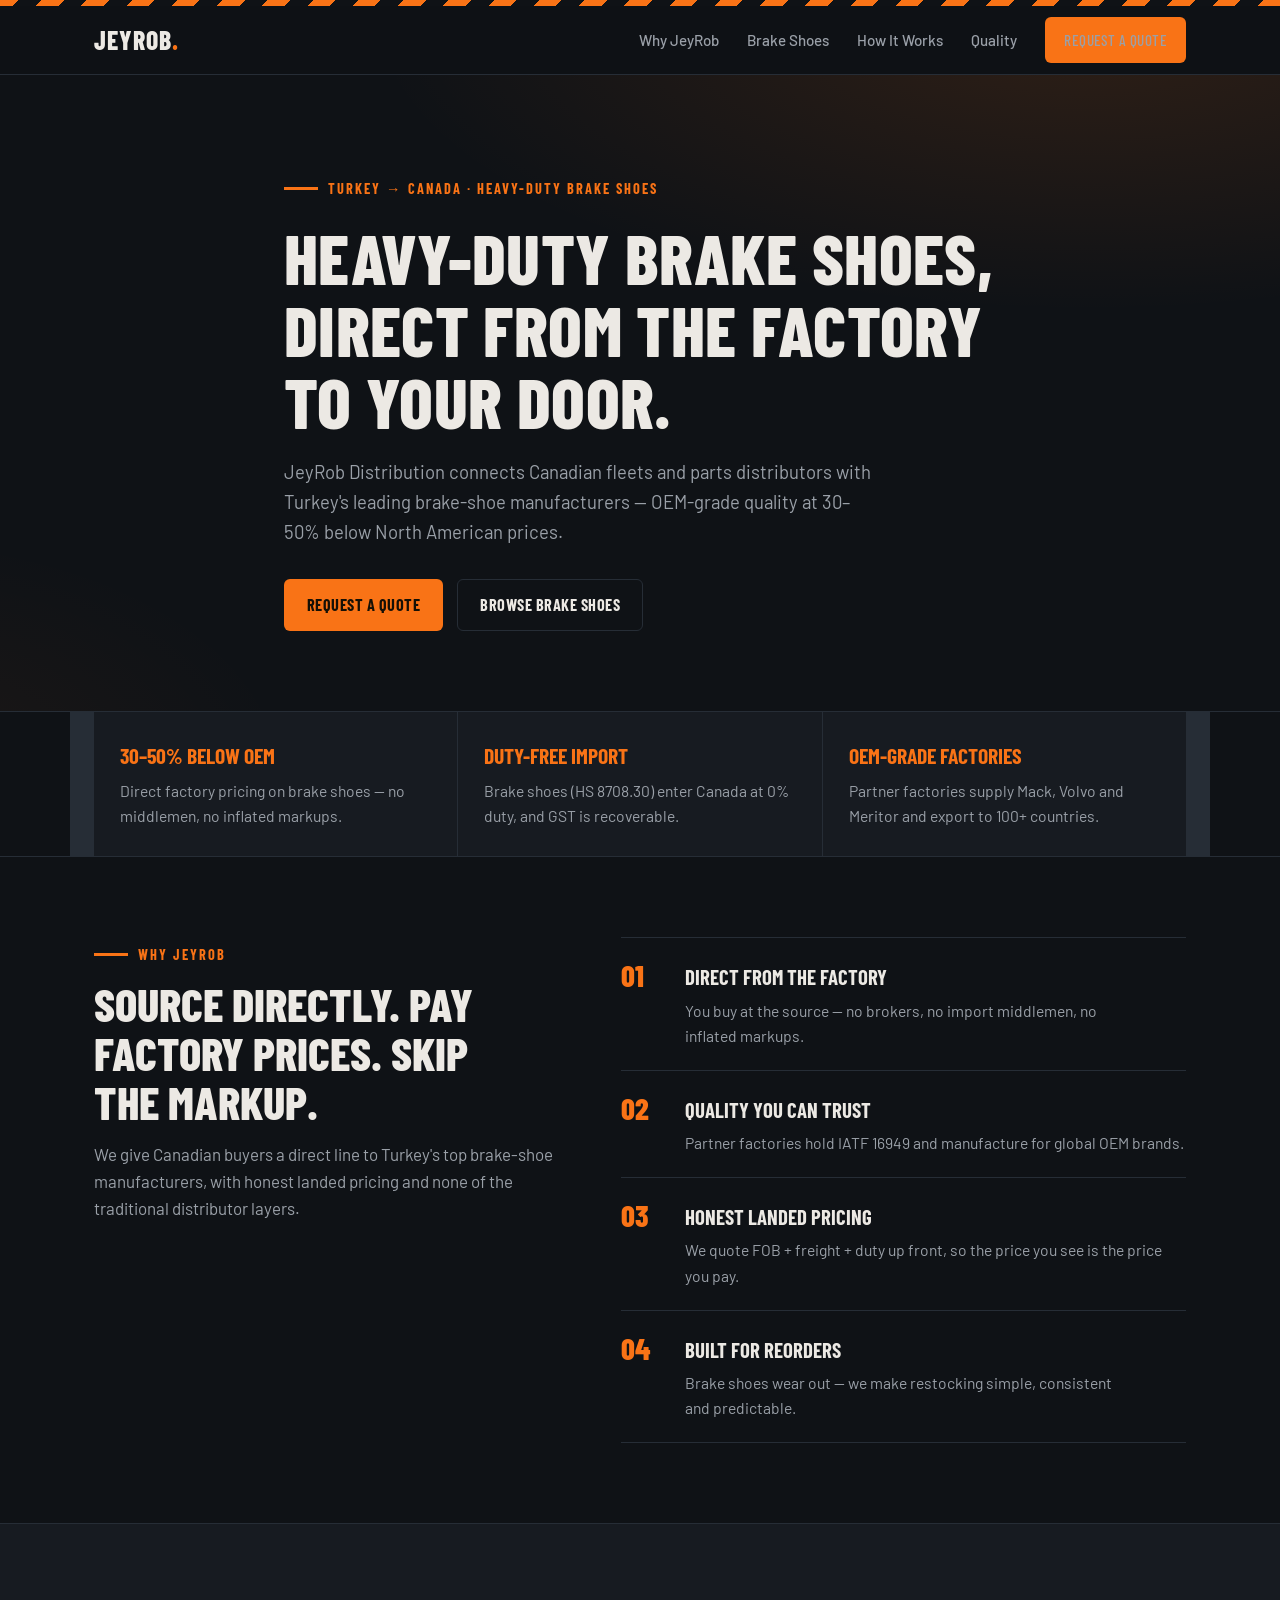
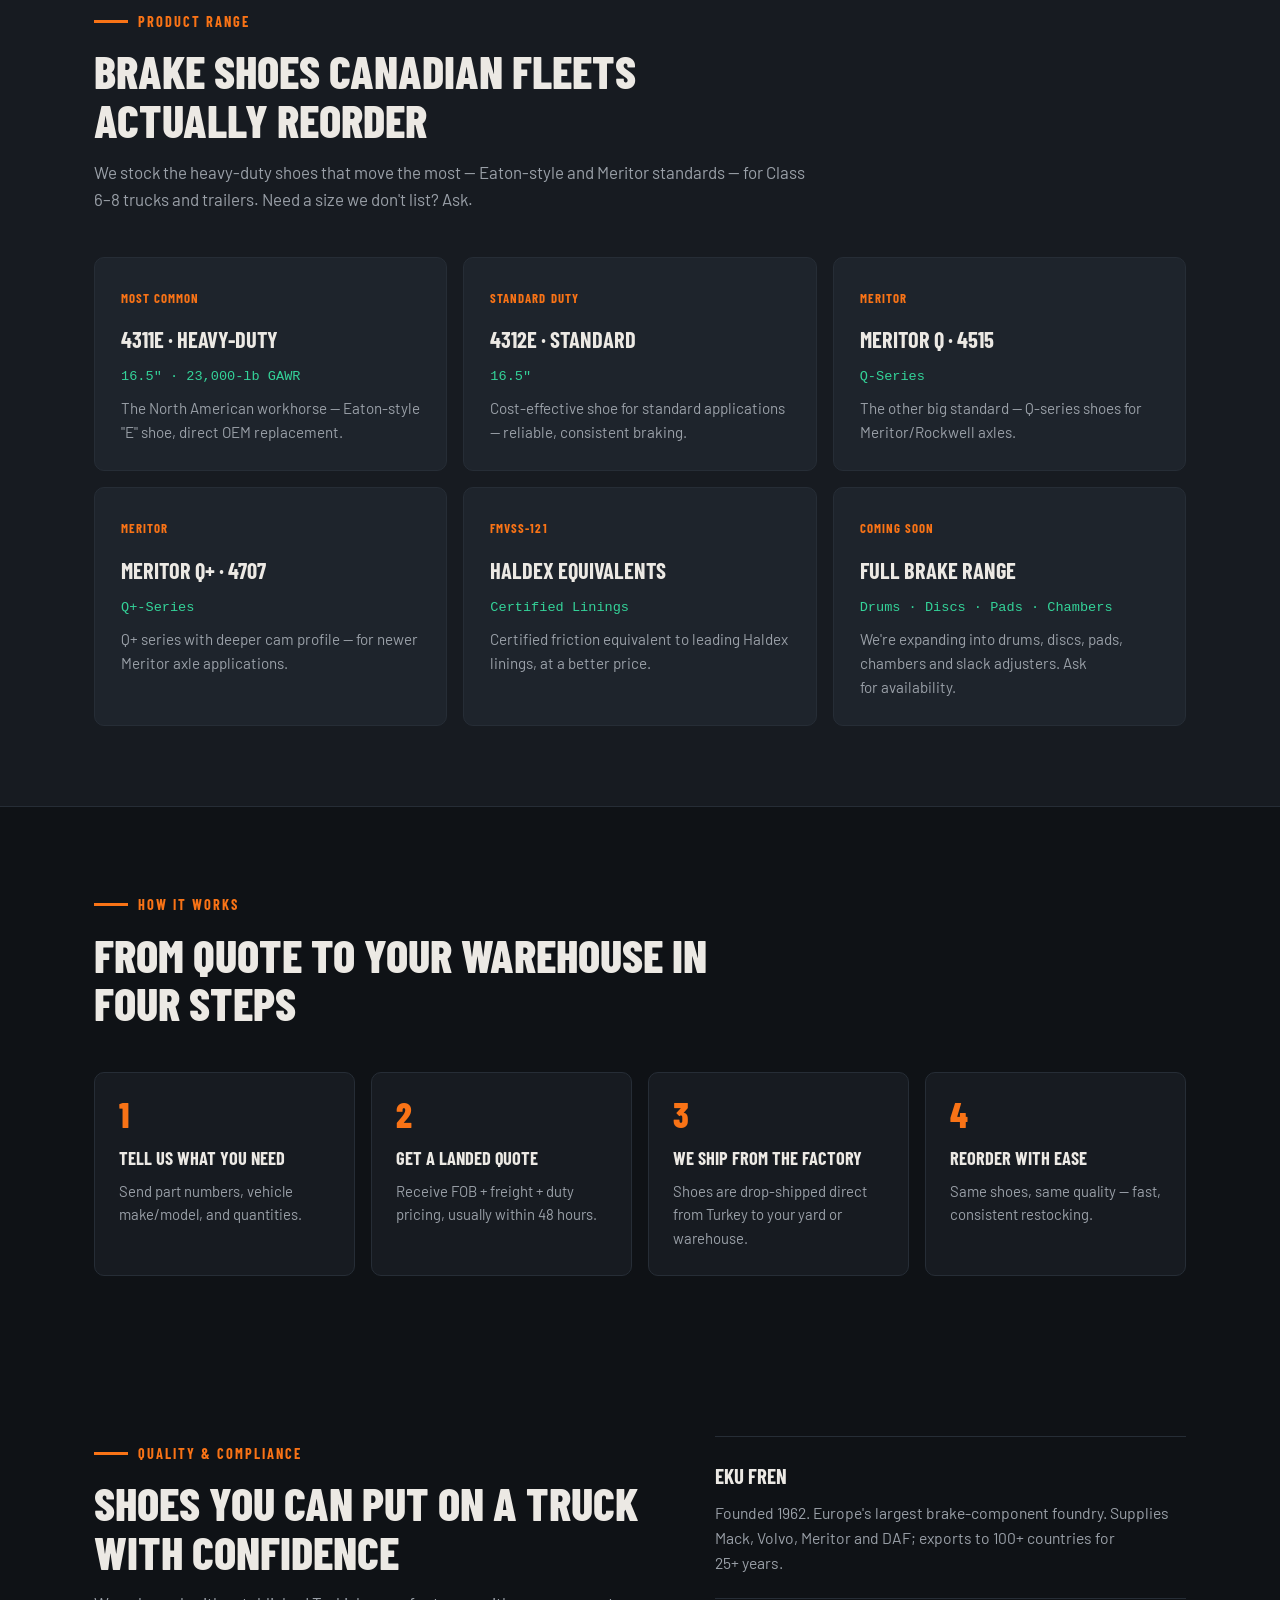
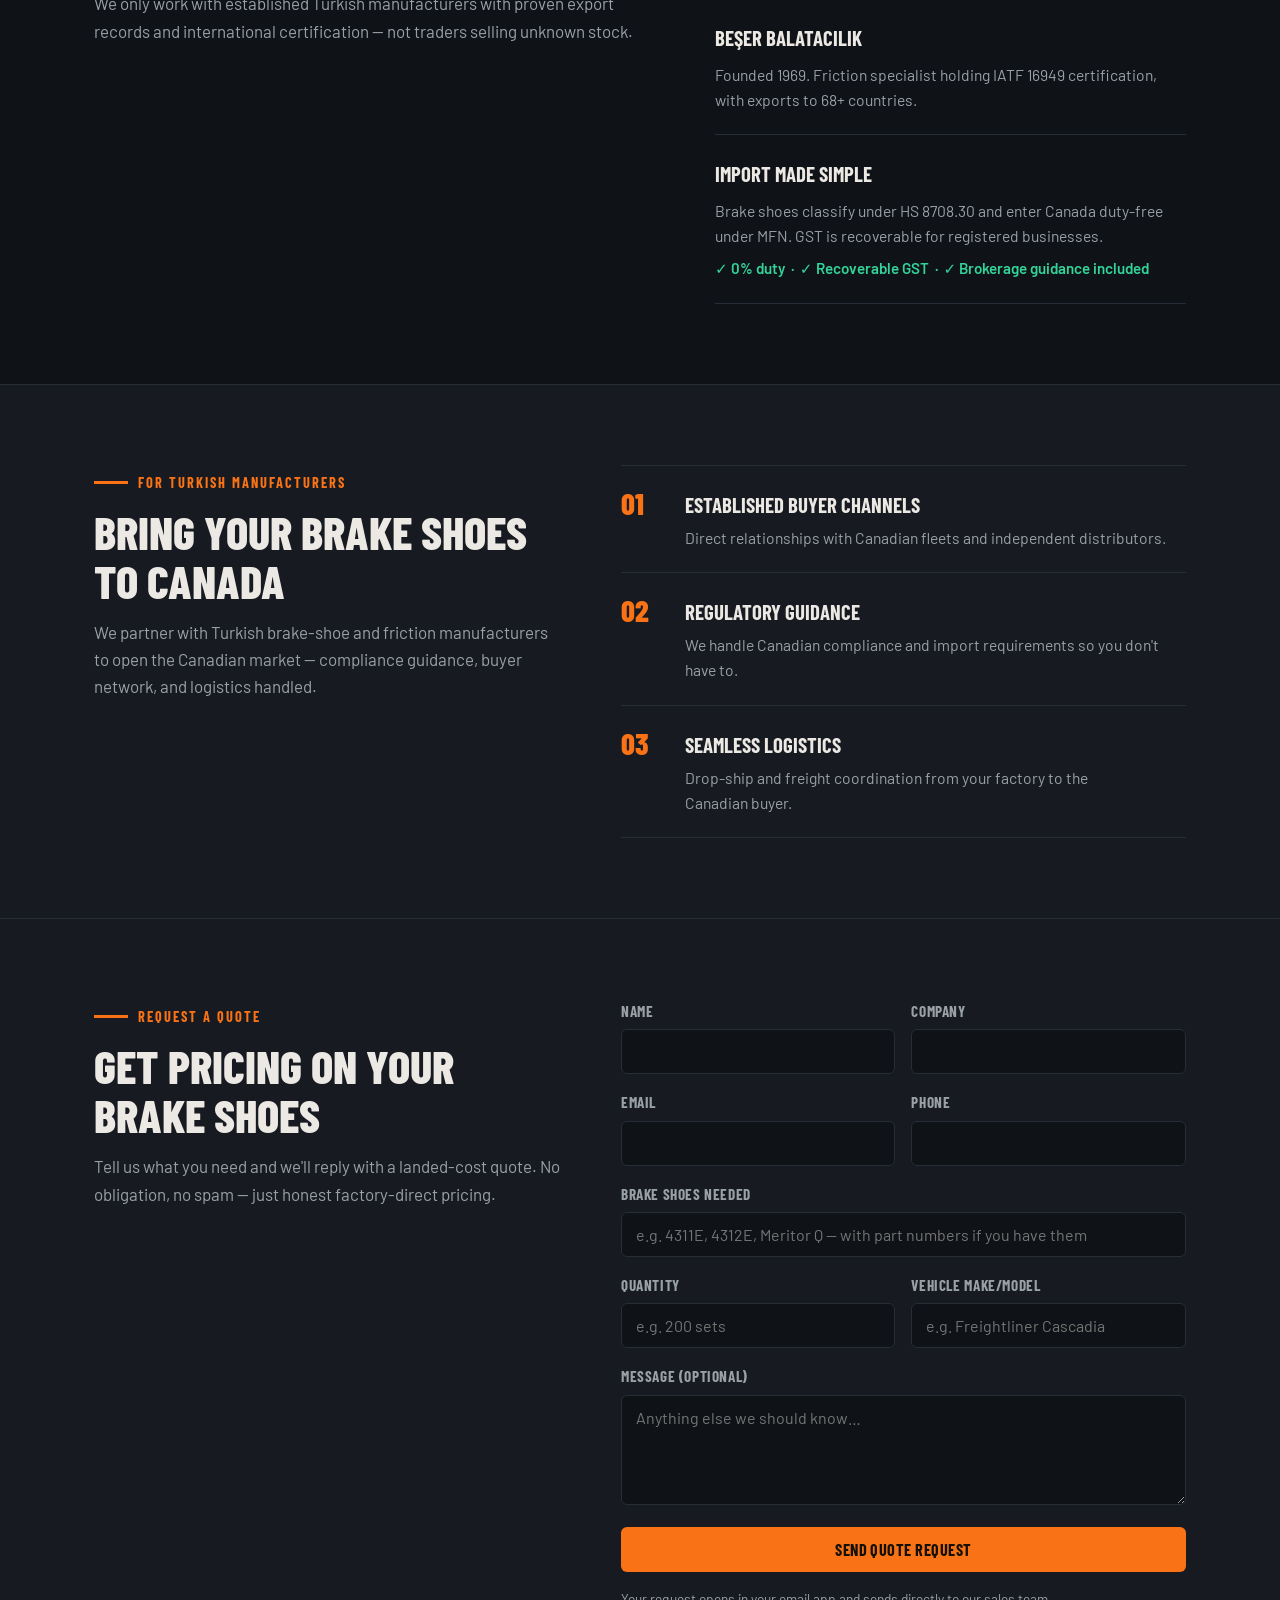
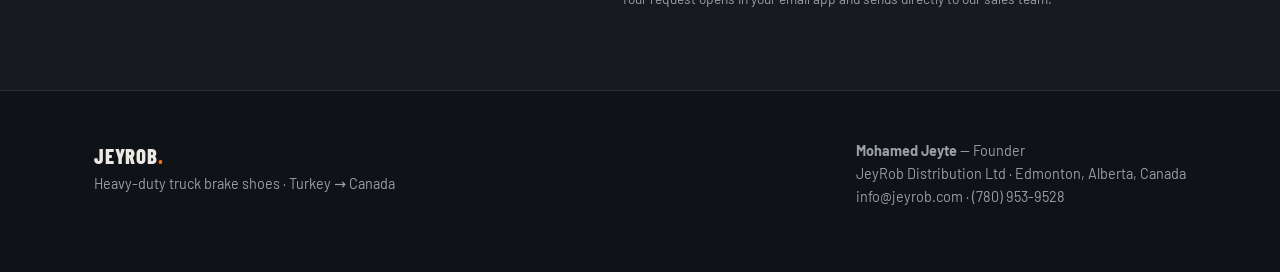
==== commit 465ac98b: "Add founder name + phone to footer" ====
--- a/index.html
+++ b/index.html
@@ -388,8 +388,8 @@
       <p>Heavy-duty truck brake shoes · Turkey → Canada</p>
     </div>
     <div>
-      <p>JeyRob Distribution Ltd<br>Edmonton, Alberta, Canada</p>
-      <p><a href="mailto:info@jeyrob.com">info@jeyrob.com</a></p>
+      <p><strong>Mohamed Jeyte</strong> — Founder<br>JeyRob Distribution Ltd · Edmonton, Alberta, Canada</p>
+      <p><a href="mailto:info@jeyrob.com">info@jeyrob.com</a> · <a href="tel:+17809539528">(780) 953-9528</a></p>
     </div>
   </div>
 </footer>
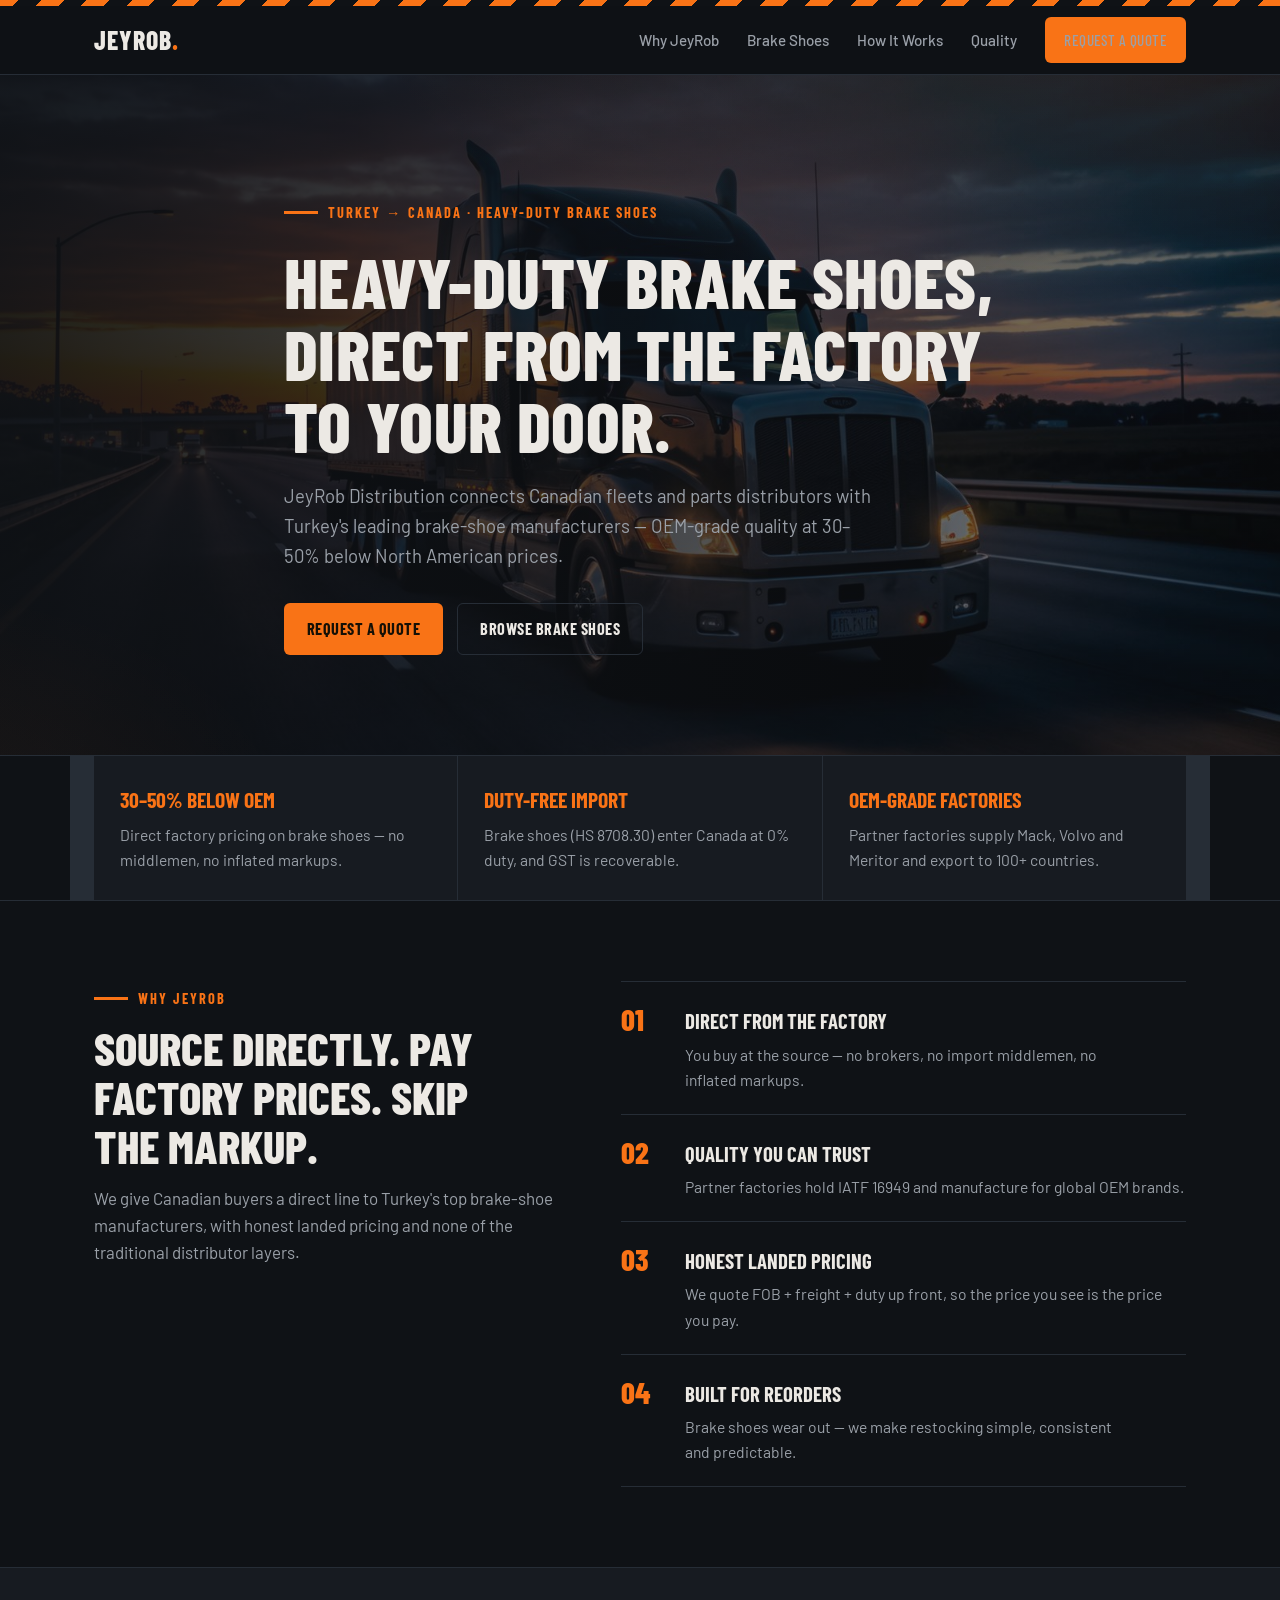
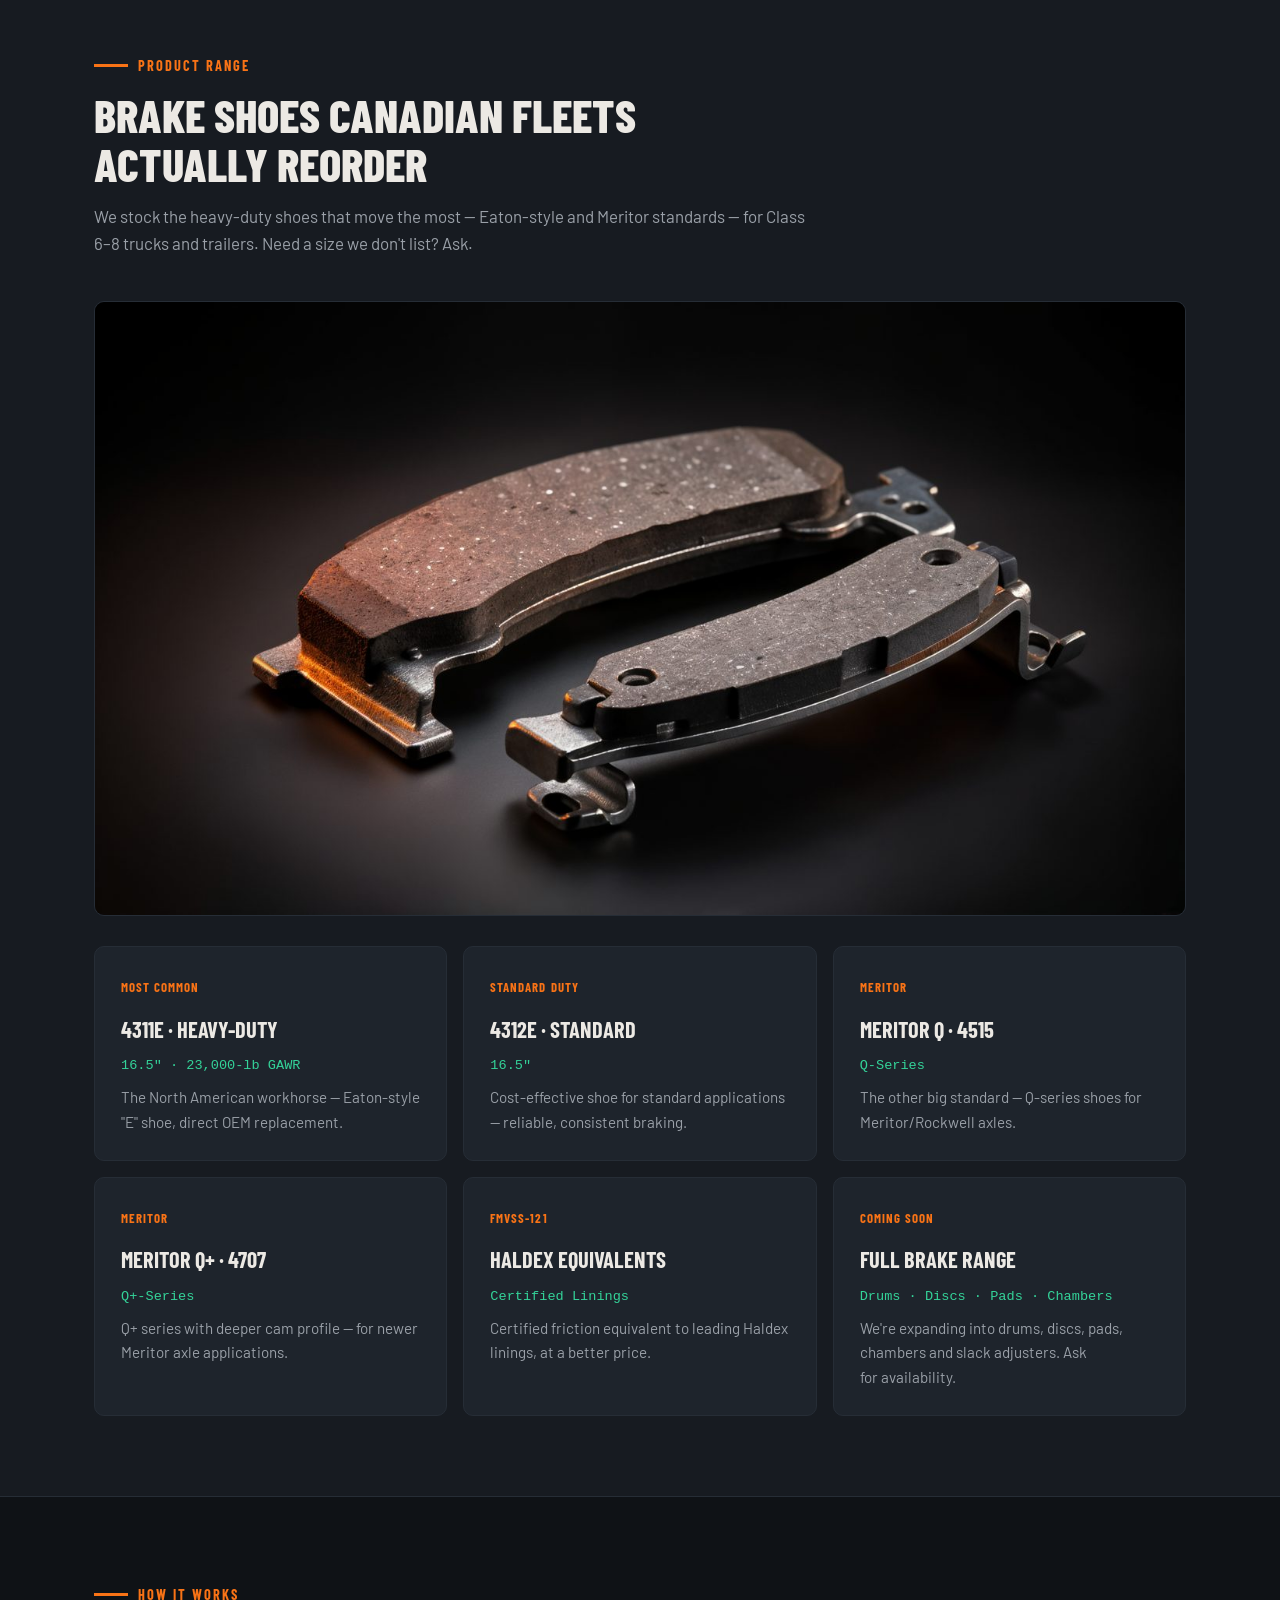
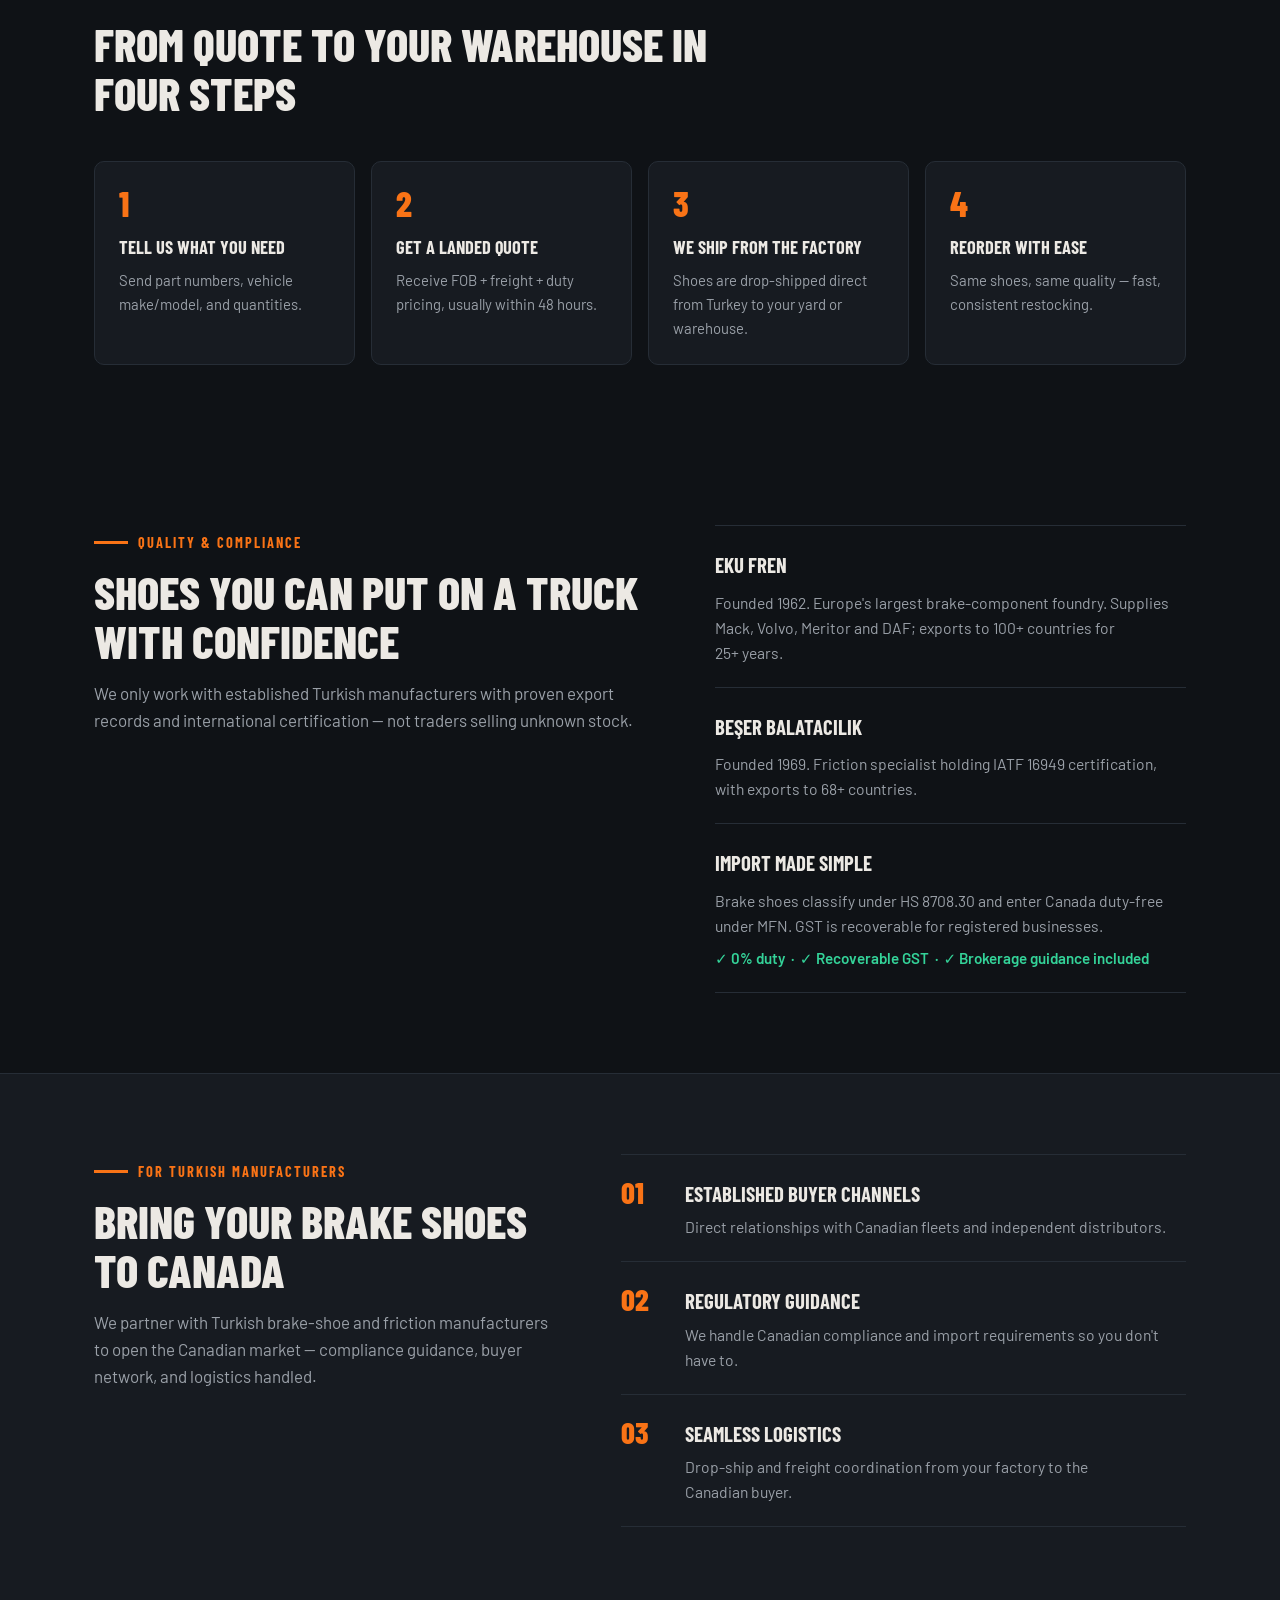
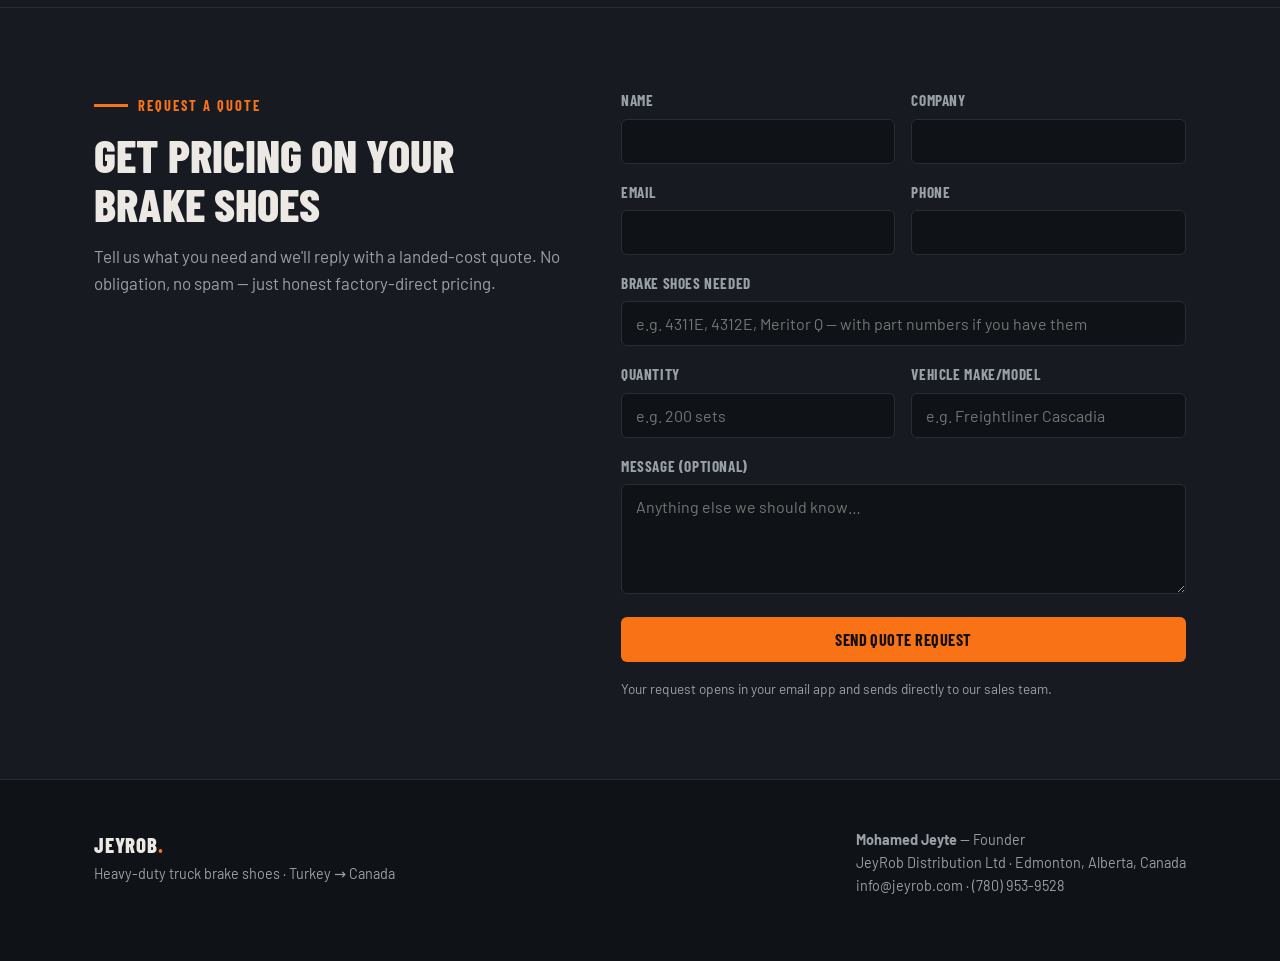
==== commit 9ef8661f: "Add images to brake-shoe site and frankincense page; polish hero + product visuals" ====
--- a/index.html
+++ b/index.html
@@ -86,7 +86,8 @@
   .burger{display:none;flex-direction:column;gap:5px;cursor:pointer;padding:8px}
   .burger i{width:24px;height:2px;background:var(--ink);display:block}
 
-  header.hero{position:relative;overflow:hidden;padding:96px 0 80px;border-bottom:1px solid var(--border)}
+  header.hero{position:relative;overflow:hidden;padding:120px 0 100px;border-bottom:1px solid var(--border);background:url(assets/hero-truck.jpg) center/cover no-repeat}
+  .hero::before{content:"";position:absolute;inset:0;background:linear-gradient(90deg,rgba(15,18,22,.93) 0%,rgba(15,18,22,.72) 55%,rgba(15,18,22,.5) 100%);z-index:0}
   .hero::after{
     content:"";position:absolute;inset:0;
     background:
@@ -267,6 +268,7 @@
         <h2>Brake shoes Canadian fleets actually reorder</h2>
         <p>We stock the heavy-duty shoes that move the most — Eaton-style and Meritor standards — for Class 6–8 trucks and trailers. Need a size we don't list? Ask.</p>
       </div>
+      <img src="assets/brake-shoe.jpg" alt="Heavy-duty truck brake shoes" style="width:100%;border-radius:var(--radius);border:1px solid var(--border);margin-bottom:24px">
       <div class="prod-grid">
         <div class="prod"><span class="tag">Most Common</span><h3>4311E · Heavy-Duty</h3><p class="pn">16.5" · 23,000-lb GAWR</p><p>The North American workhorse — Eaton-style "E" shoe, direct OEM replacement.</p></div>
         <div class="prod"><span class="tag">Standard Duty</span><h3>4312E · Standard</h3><p class="pn">16.5"</p><p>Cost-effective shoe for standard applications — reliable, consistent braking.</p></div>
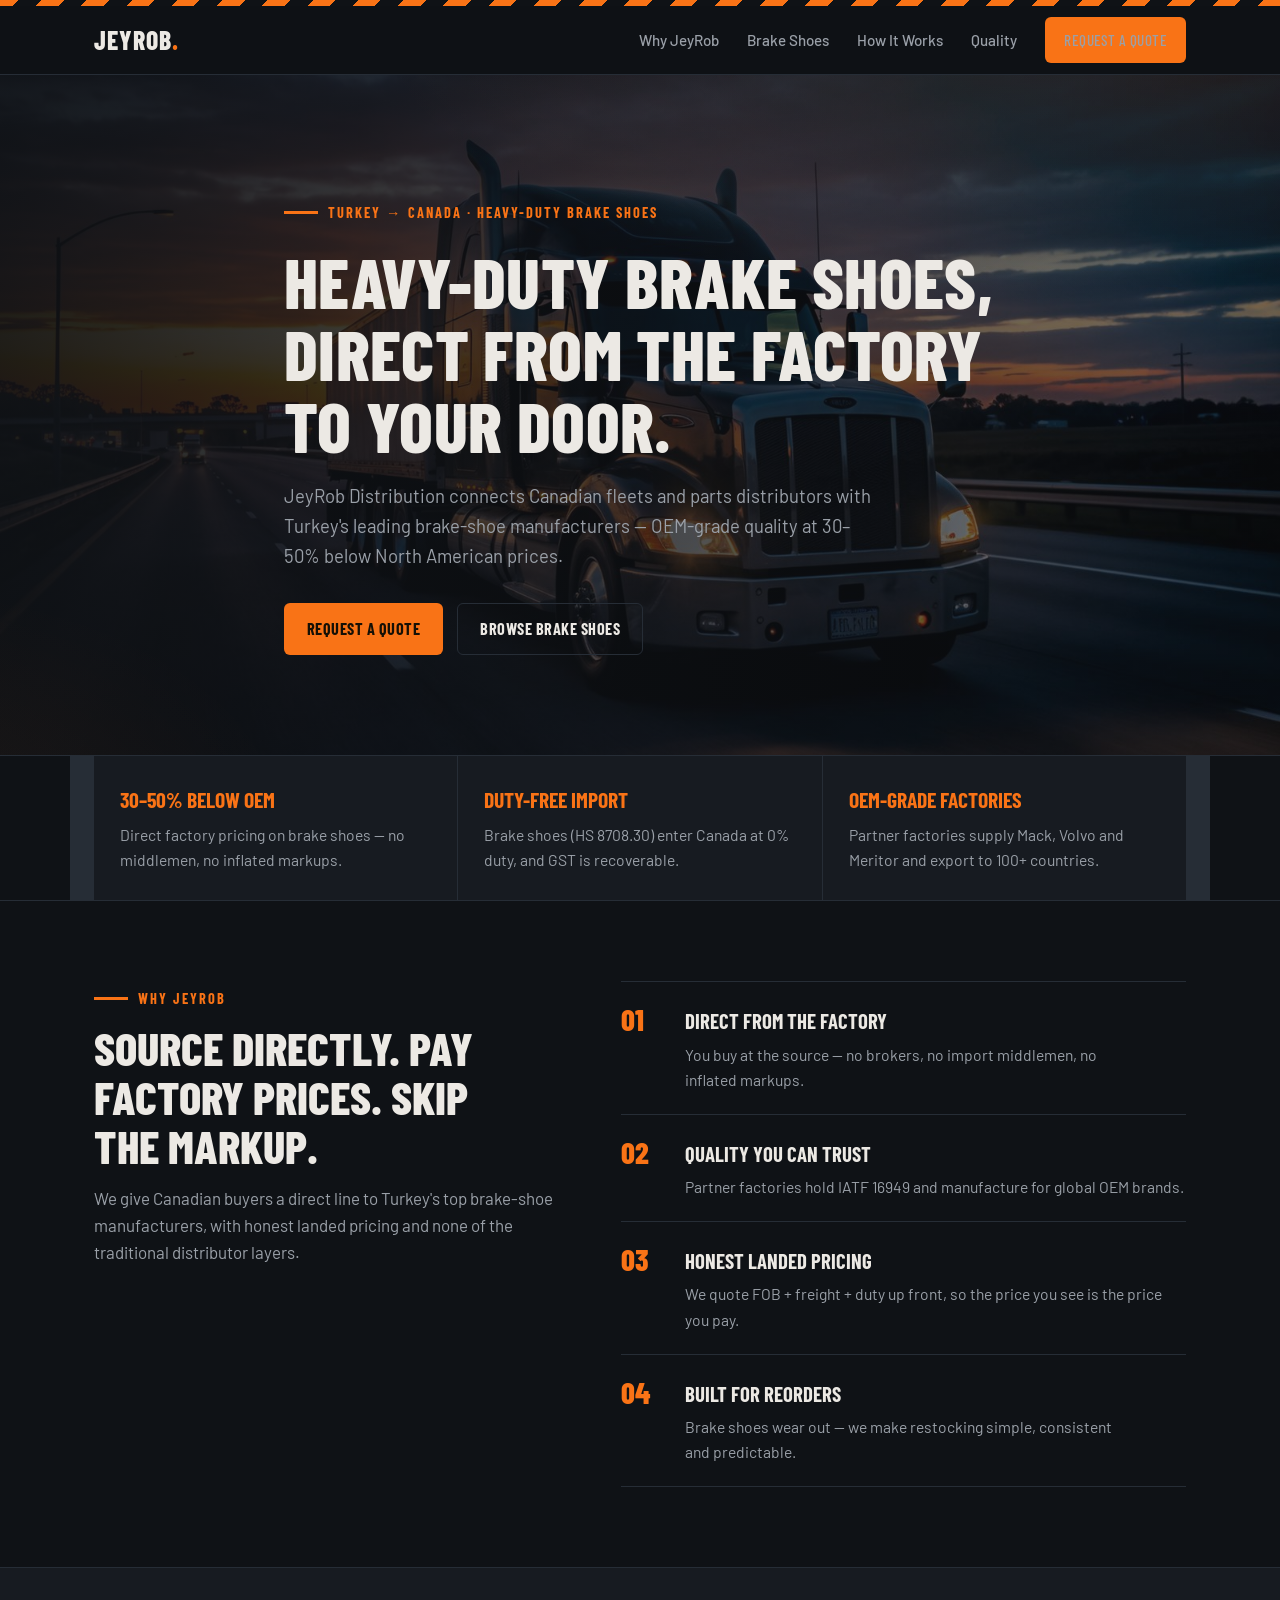
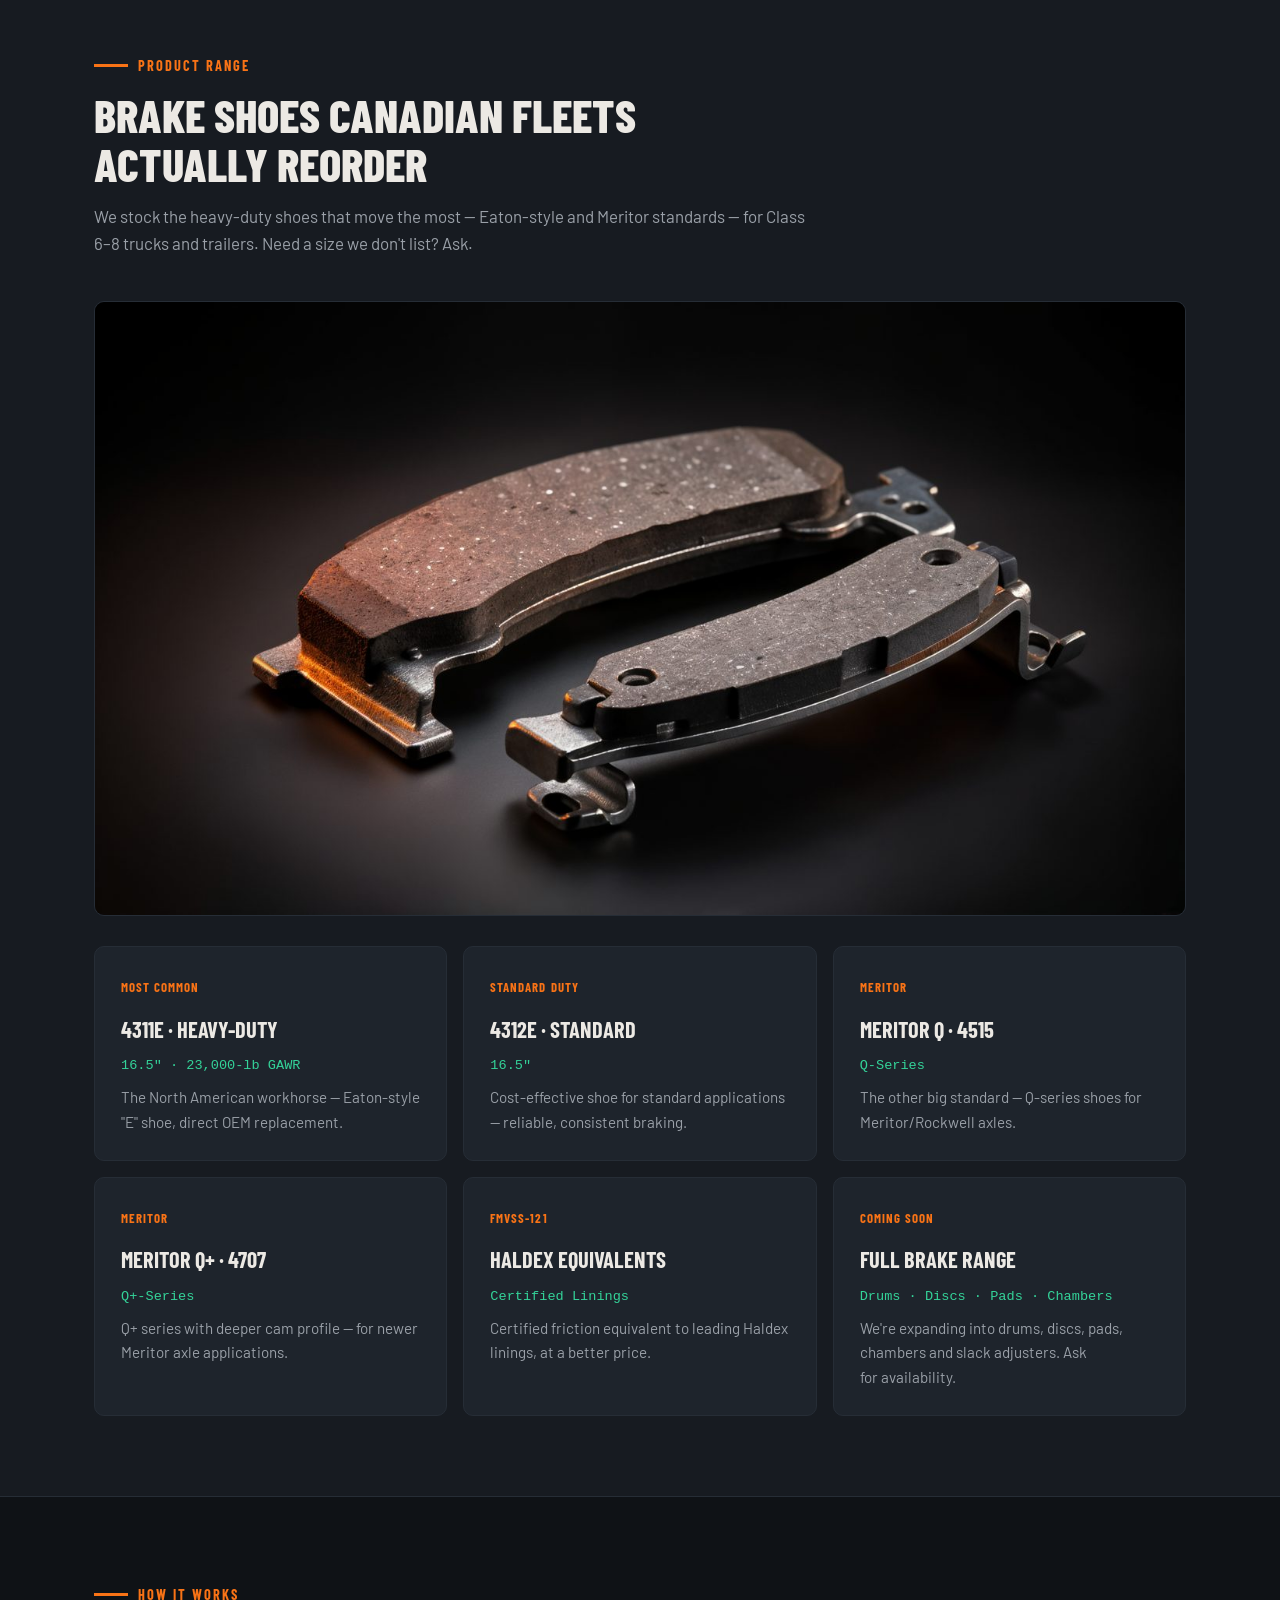
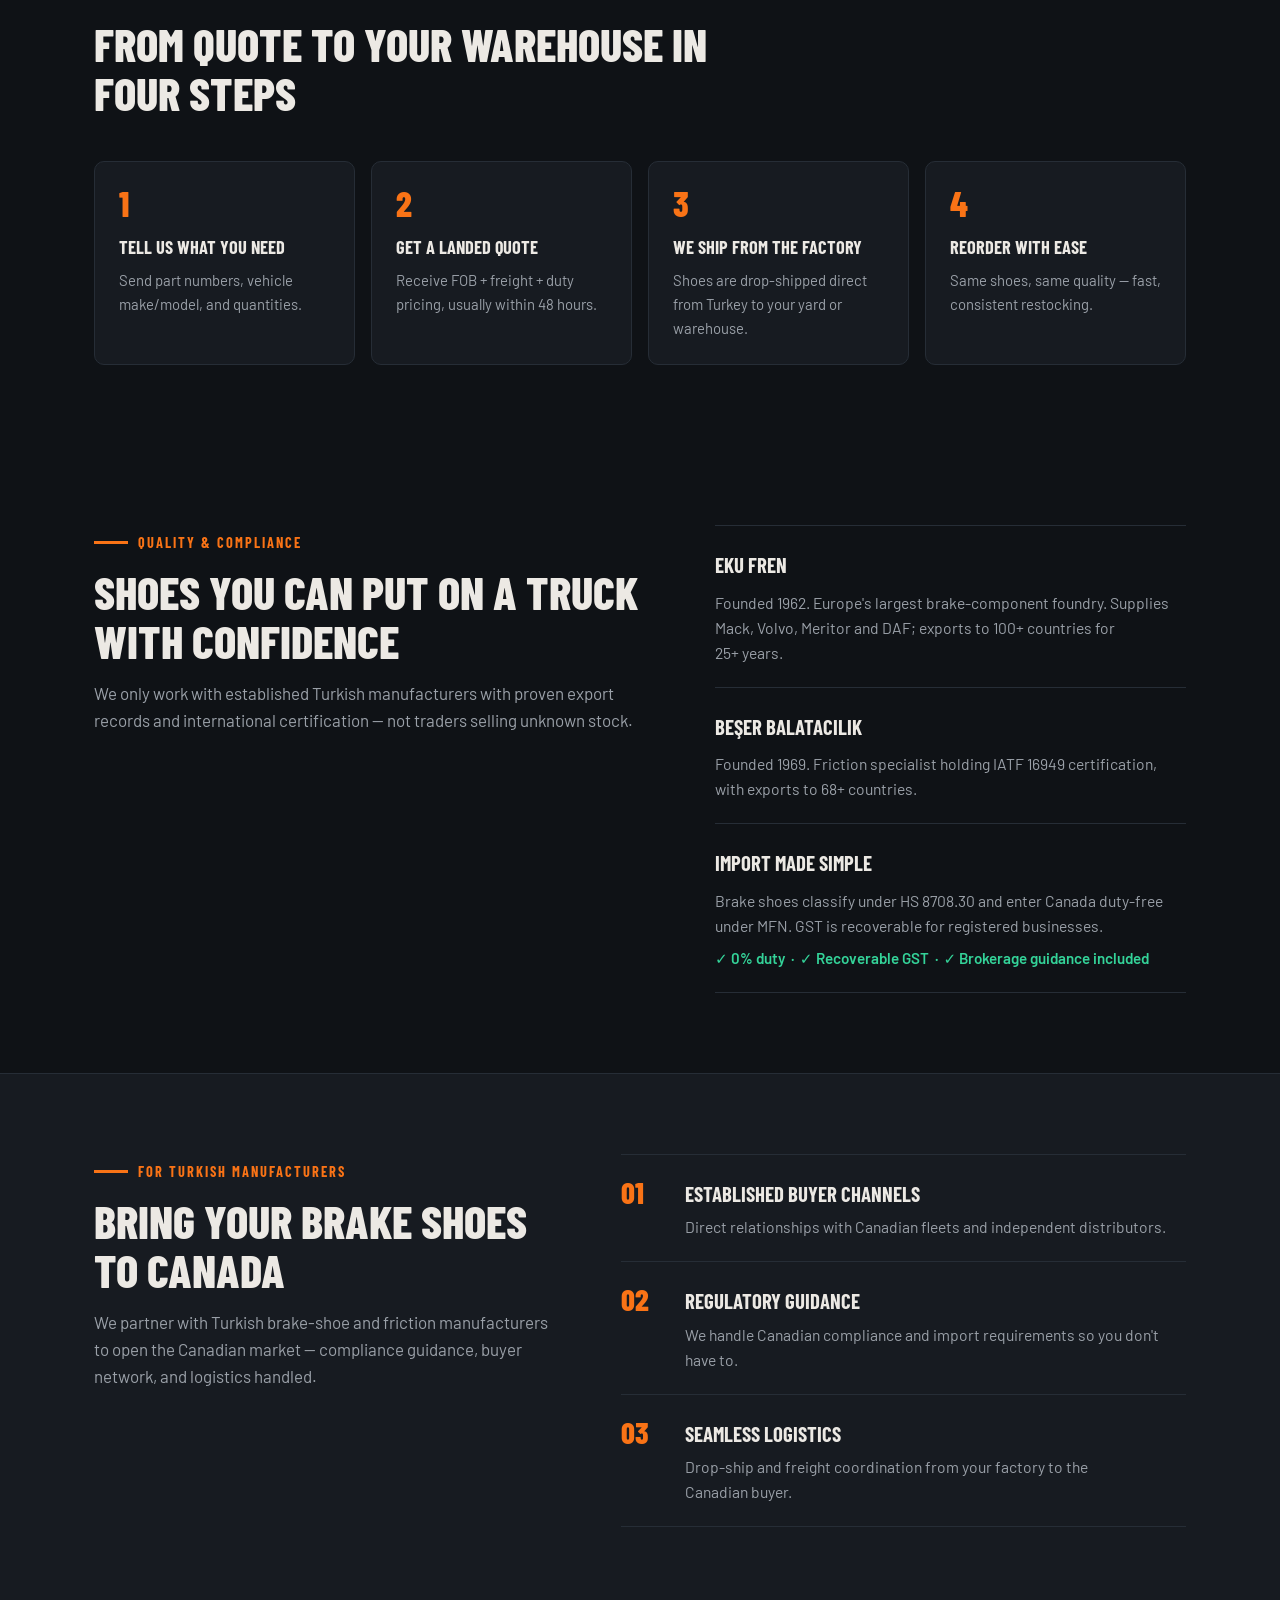
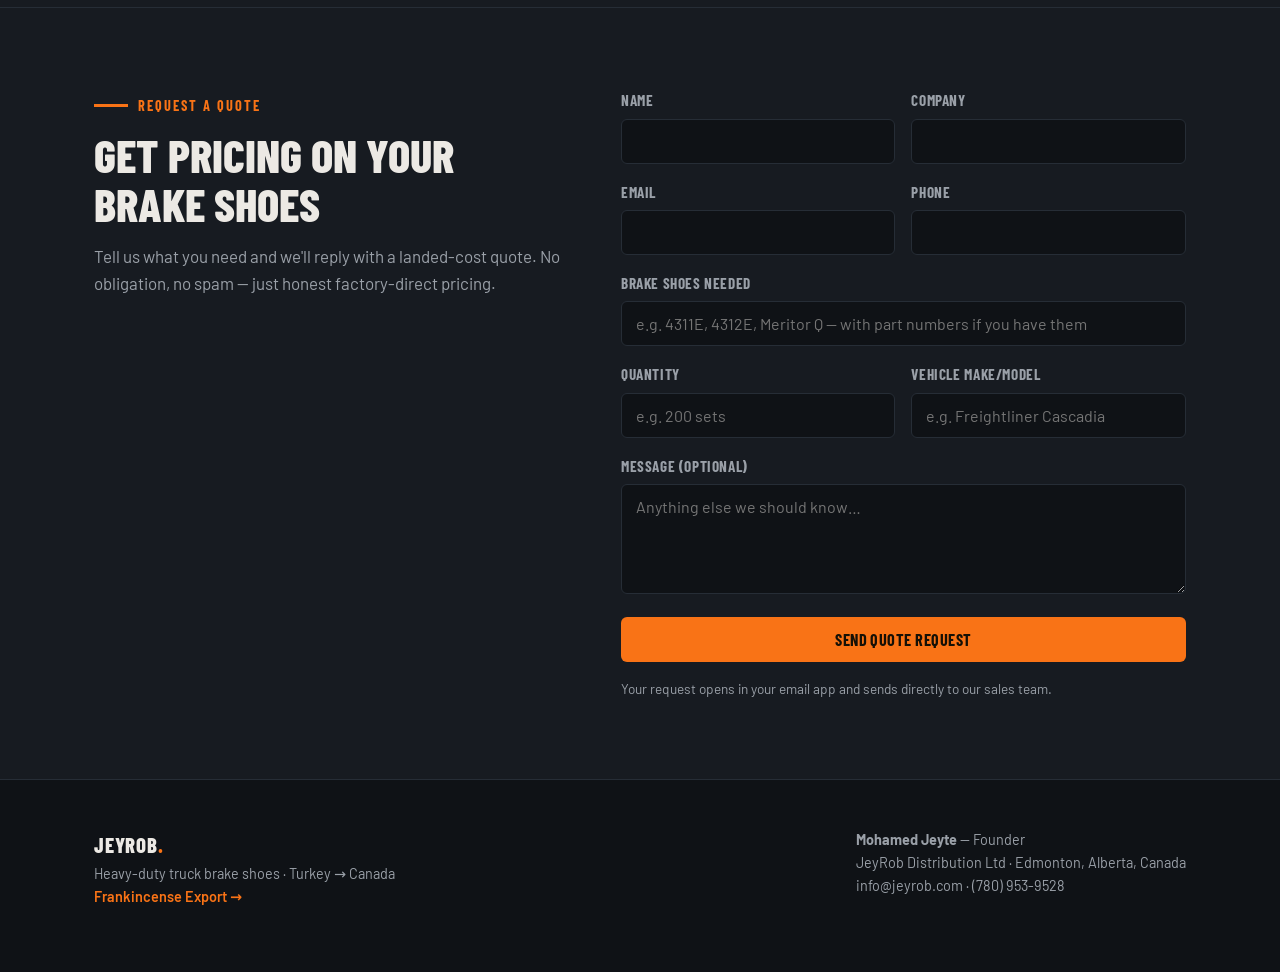
==== commit 08fe602a: "Cross-link brake-shoe site and frankincense page" ====
--- a/index.html
+++ b/index.html
@@ -388,6 +388,7 @@
     <div>
       <div class="brand">JeyRob<span>.</span></div>
       <p>Heavy-duty truck brake shoes · Turkey → Canada</p>
+      <p><a href="/frankincense/" style="color:var(--accent);font-weight:600">Frankincense Export →</a></p>
     </div>
     <div>
       <p><strong>Mohamed Jeyte</strong> — Founder<br>JeyRob Distribution Ltd · Edmonton, Alberta, Canada</p>
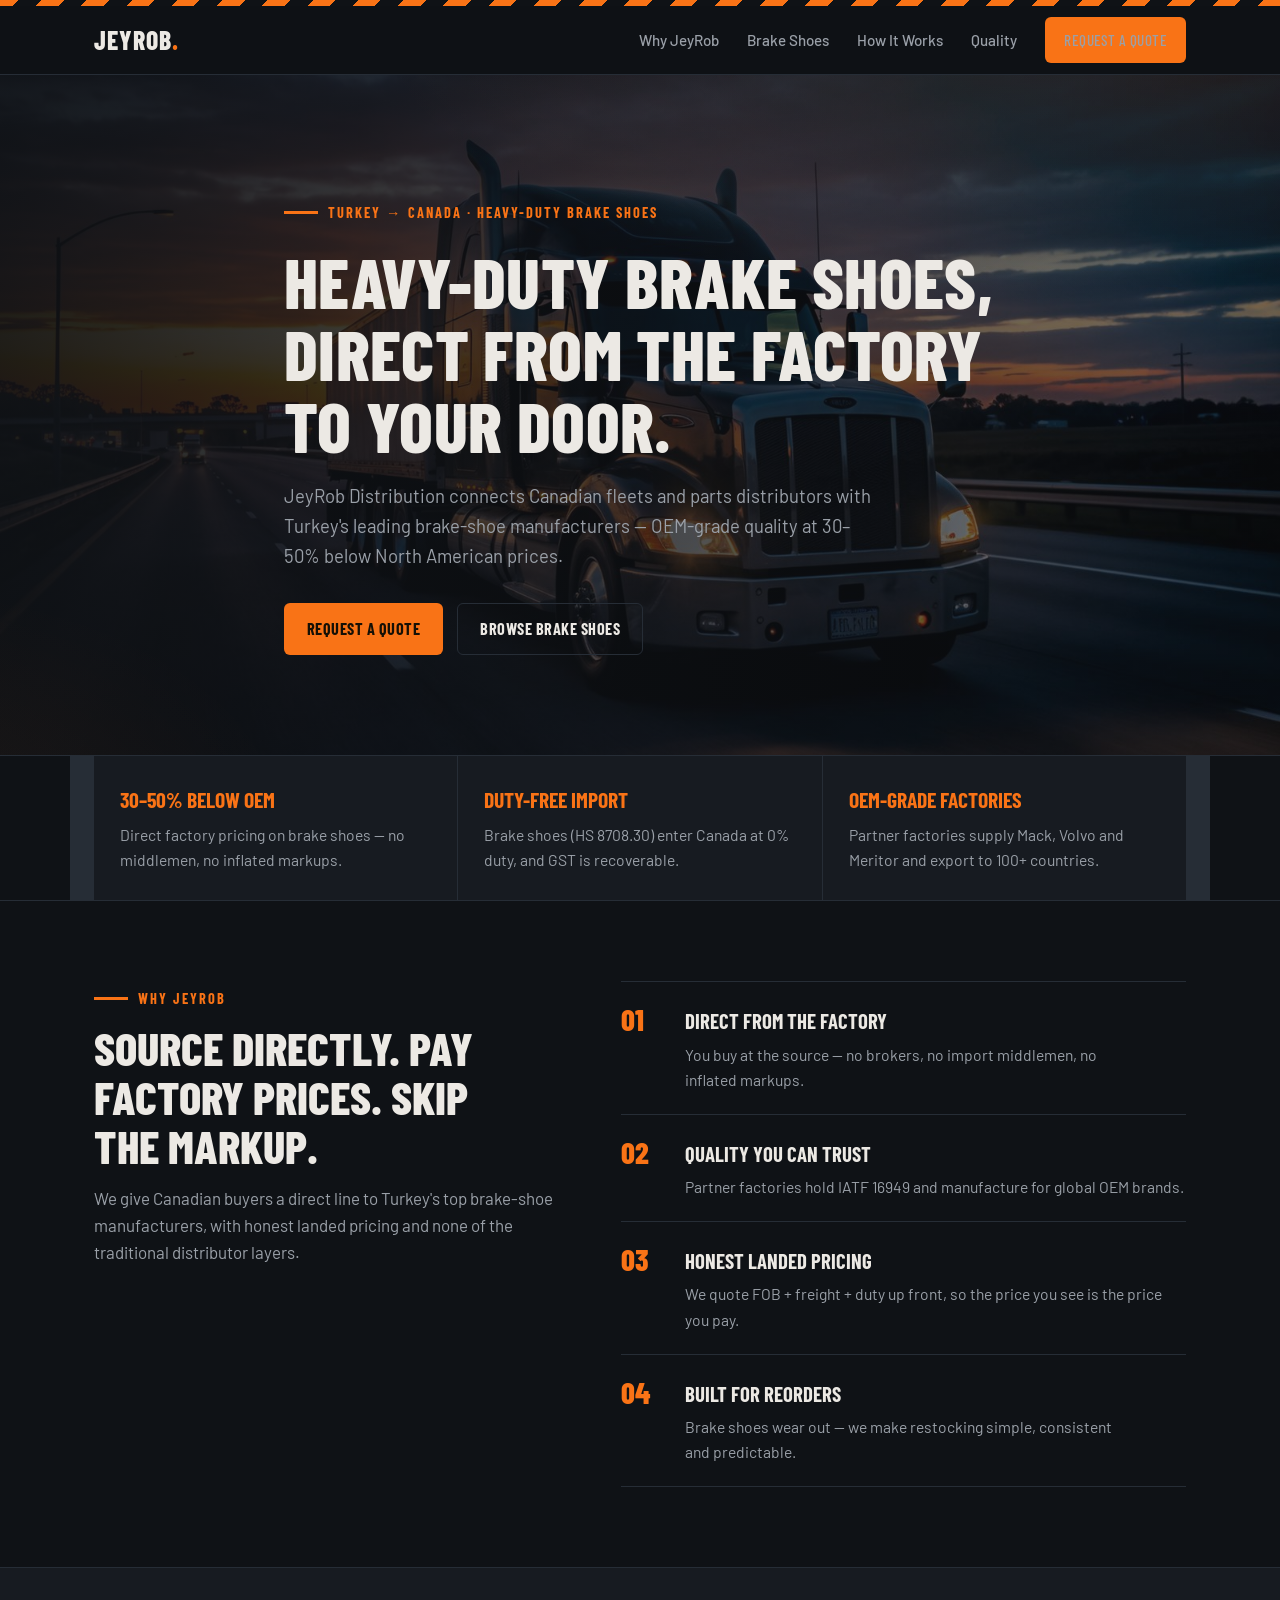
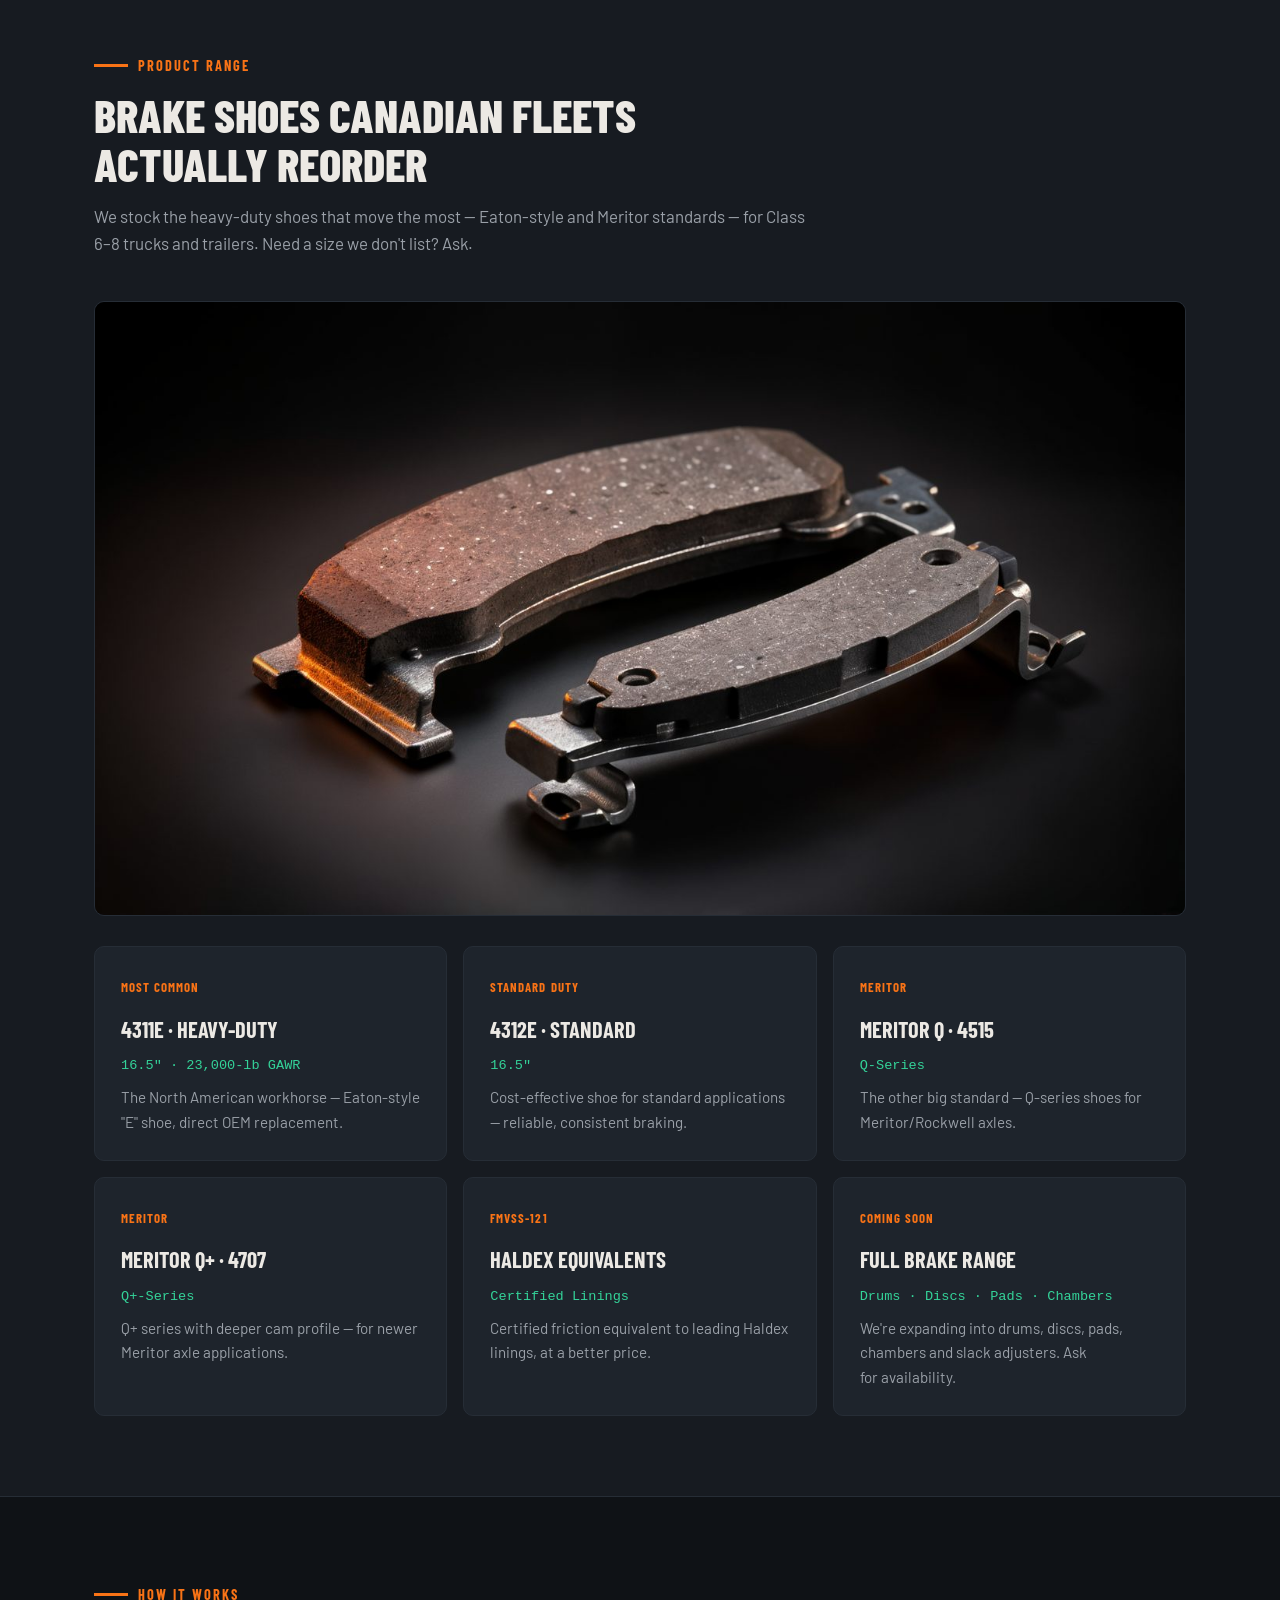
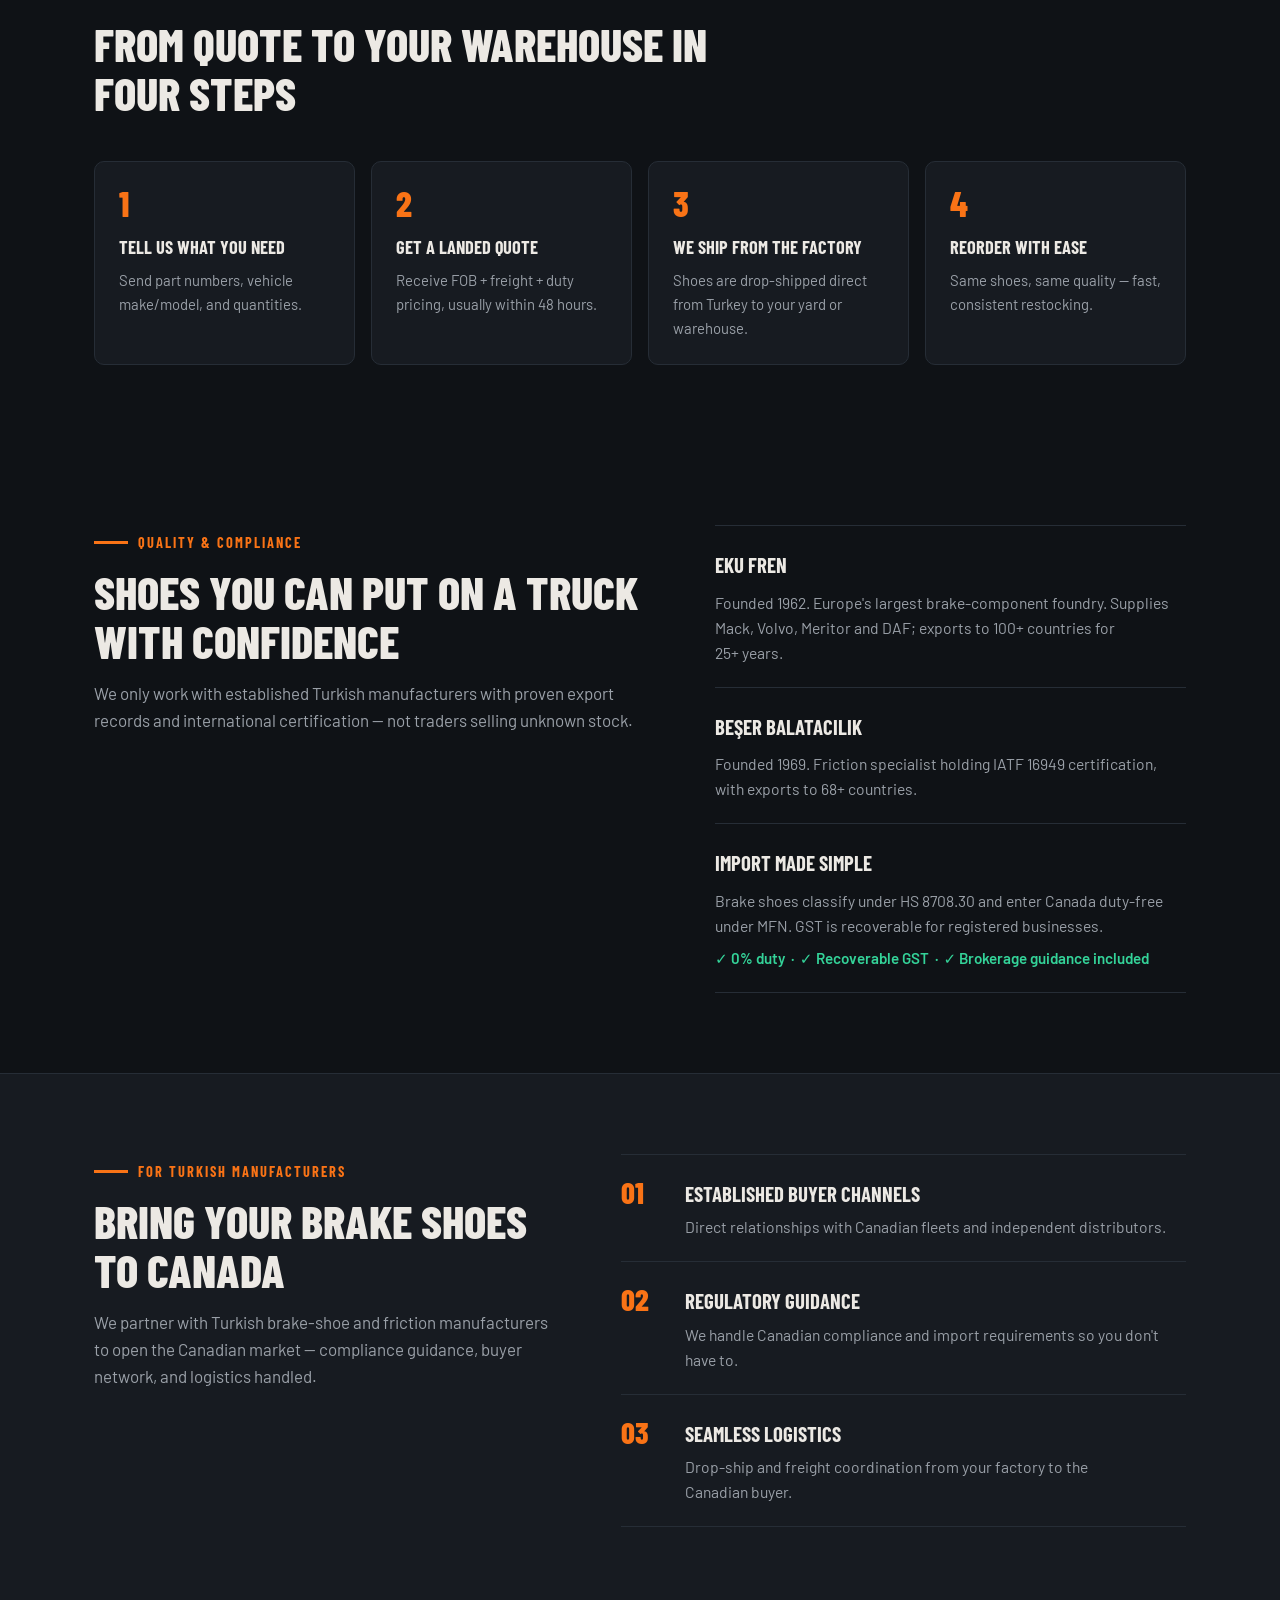
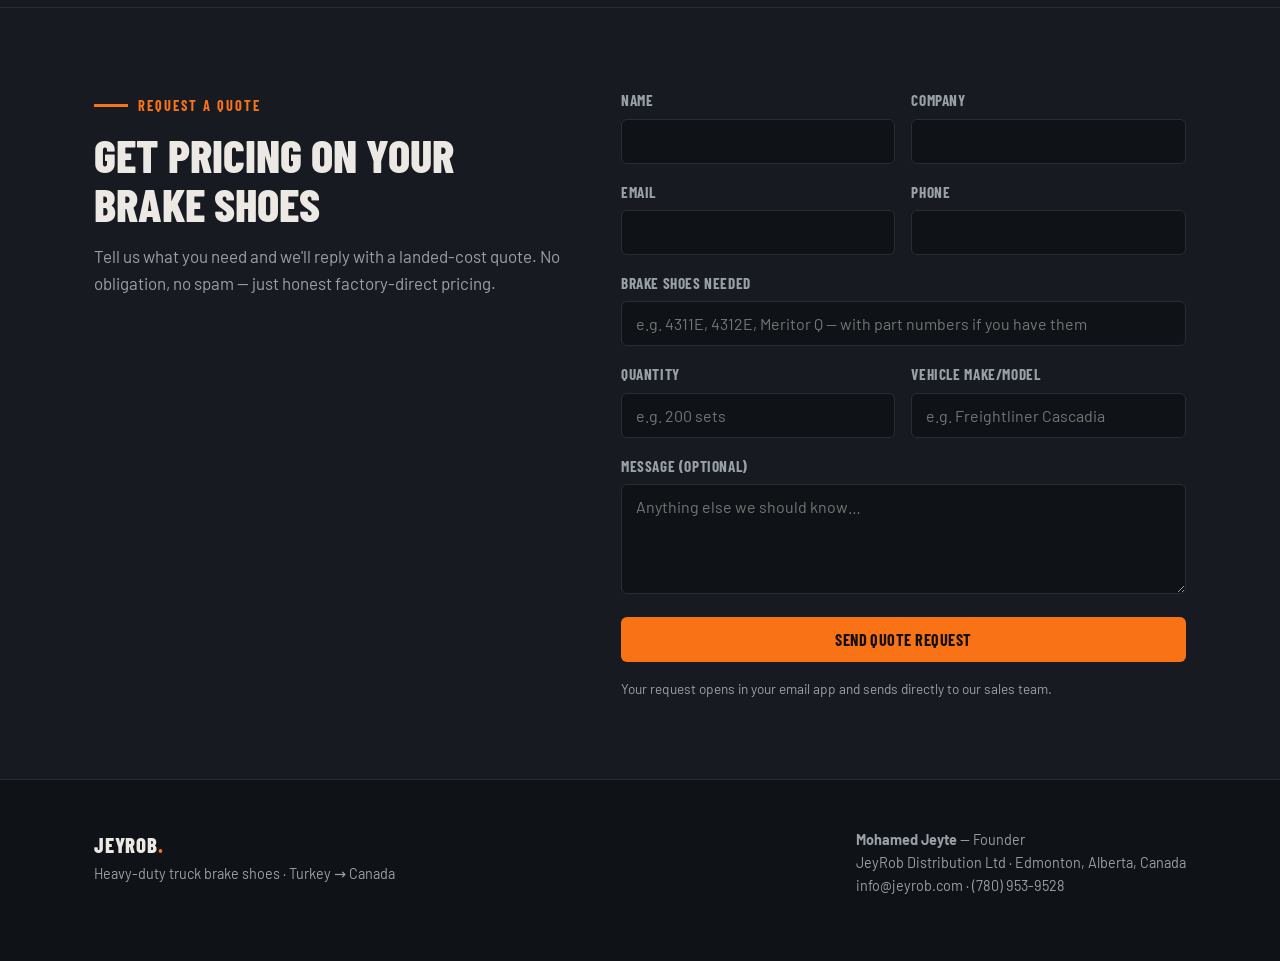
==== commit e87015e7: "Remove cross-links between brake-shoes and frankincense sites Keep each site standalone so visitors " ====
--- a/index.html
+++ b/index.html
@@ -388,7 +388,6 @@
     <div>
       <div class="brand">JeyRob<span>.</span></div>
       <p>Heavy-duty truck brake shoes · Turkey → Canada</p>
-      <p><a href="/frankincense/" style="color:var(--accent);font-weight:600">Frankincense Export →</a></p>
     </div>
     <div>
       <p><strong>Mohamed Jeyte</strong> — Founder<br>JeyRob Distribution Ltd · Edmonton, Alberta, Canada</p>
